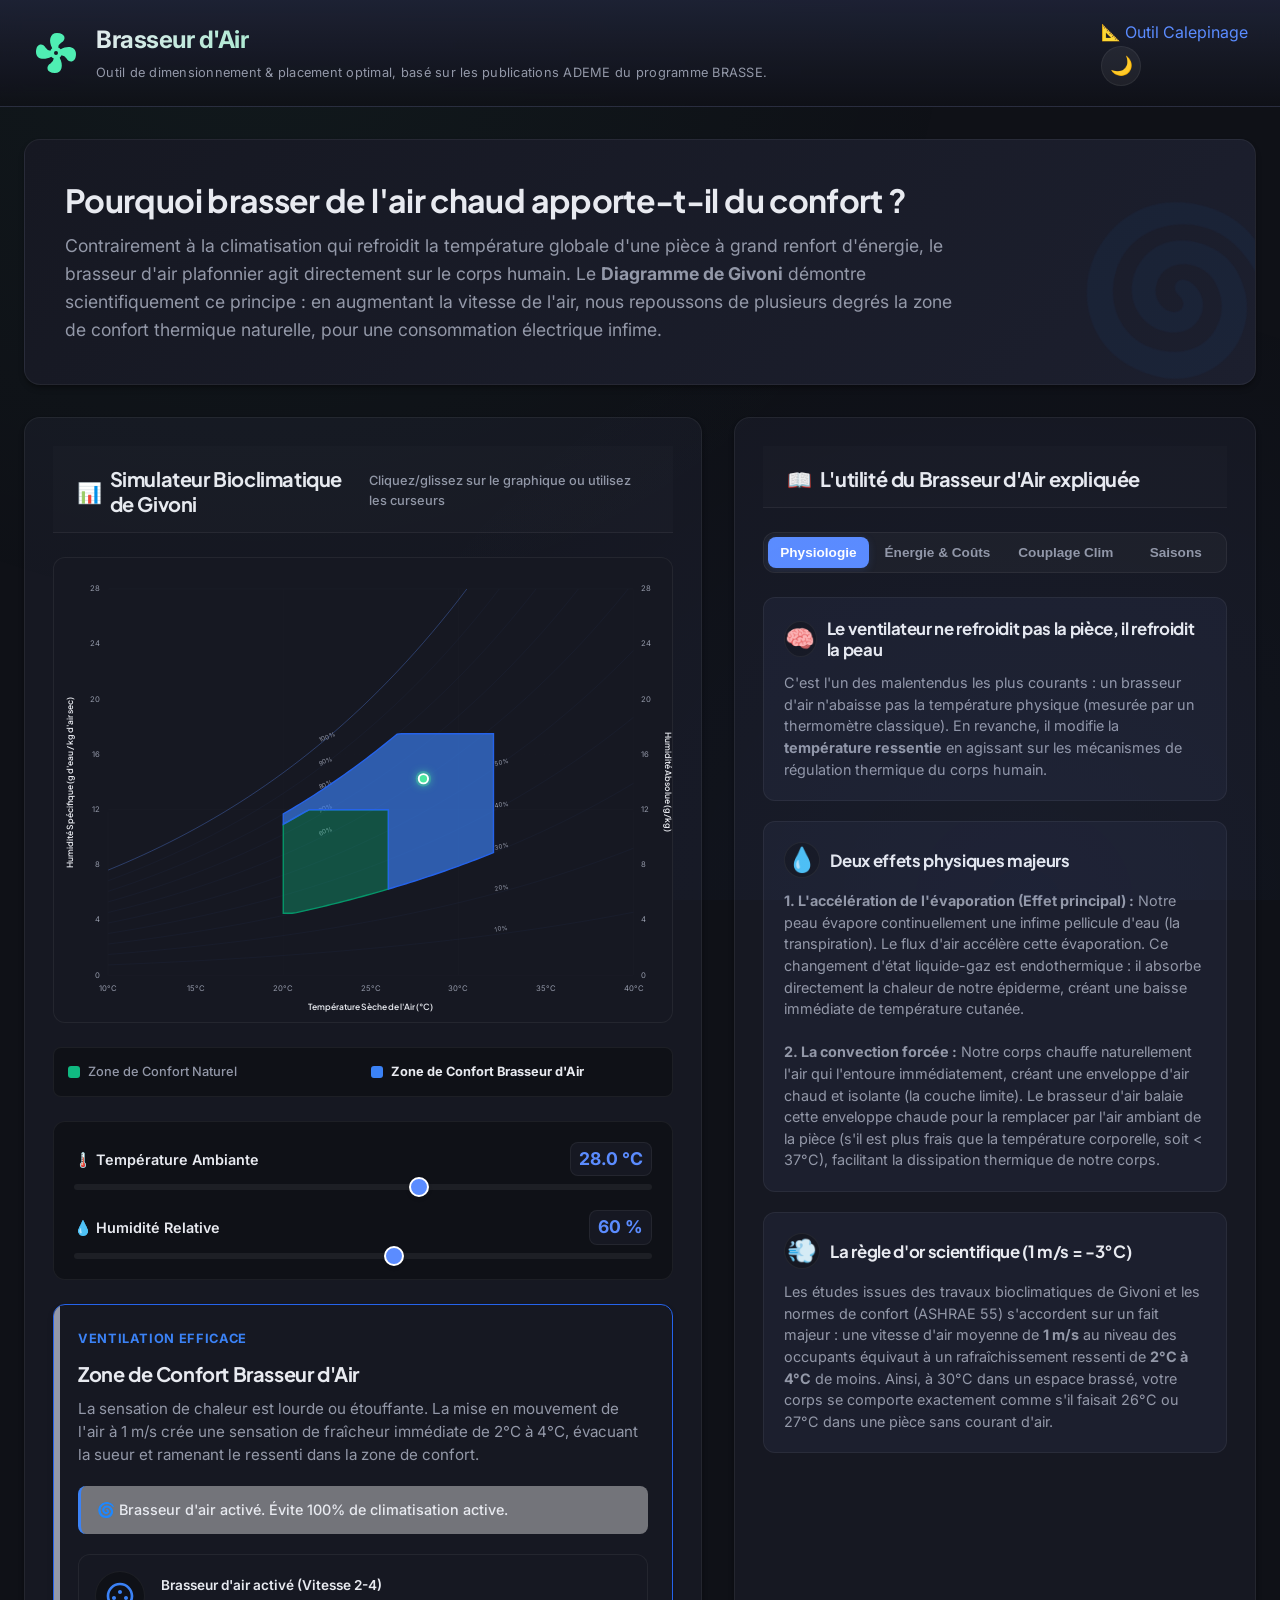
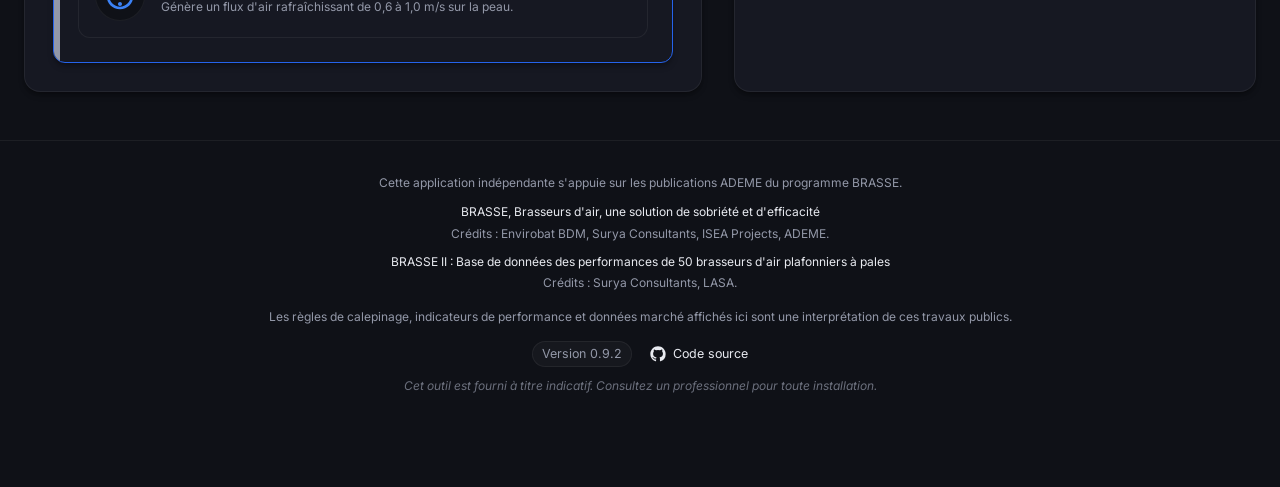
==== givoni.html @ 6a743a25 "Add files via upload" ====
<!DOCTYPE html>
<html lang="fr">
<head>
    <meta charset="UTF-8">
    <meta name="viewport" content="width=device-width, initial-scale=1.0">
    <title>Comprendre le brasseur d'air : Le Diagramme de Givoni</title>
    <meta name="description" content="Découvrez le diagramme bioclimatique de Givoni interactif. Comprenez comment le brasseur d'air plafonnier améliore le confort thermique de façon sobre et durable en été comme en hiver.">
    <link rel="preconnect" href="https://fonts.googleapis.com">
    <link rel="preconnect" href="https://fonts.gstatic.com" crossorigin>
    <link href="https://fonts.googleapis.com/css2?family=Plus+Jakarta+Sans:wght@300;400;500;600;700;800&family=Inter:wght@300;400;500;600;700&display=swap" rel="stylesheet">
    <link rel="stylesheet" href="styles.css">
    
    <style>
        /* Modern Premium Design System */
        :root {
            /* Map to styles.css Design Tokens */
            --bg-app: var(--bg-primary);
            --bg-panel: var(--bg-secondary);
            --bg-panel-hover: var(--bg-tertiary);
            --border-panel: var(--border);
            --text-main: var(--text-primary);
            --text-muted: var(--text-secondary);
            --text-light: var(--text-muted);
            --primary: var(--blue);
            --primary-glow: var(--blue-dim);
            --primary-light: var(--bg-tertiary);
            --accent-active: var(--accent);
            
            /* Givoni Comfort Zone Colors (Dark Theme) */
            --color-comfort: #10b981;
            --color-comfort-bg: var(--color-comfort);
            --color-comfort-border: #059669;
            
            --color-ventilation: #3b82f6;
            --color-ventilation-bg: var(--color-ventilation);
            --color-ventilation-border: #2563eb;
            
            --color-inertia: #fbbf24;
            --color-inertia-bg: rgba(251, 191, 36, 0.12);
            --color-inertia-border: rgba(251, 191, 36, 0.35);
            
            --color-evaporative: #a78bfa;
            --color-evaporative-bg: rgba(167, 139, 250, 0.1);
            --color-evaporative-border: rgba(167, 139, 250, 0.3);
            
            --color-heating: #94a3b8;
            --color-heating-bg: rgba(148, 163, 184, 0.1);
            --color-heating-border: rgba(148, 163, 184, 0.3);
            
            --color-climatisation: #f87171;
            --color-climatisation-bg: rgba(248, 113, 113, 0.1);
            --color-climatisation-border: rgba(248, 113, 113, 0.3);
            
            --card-shadow: 0 4px 6px -1px rgb(0 0 0 / 0.3), 0 2px 4px -2px rgb(0 0 0 / 0.3);
            --card-shadow-hover: 0 20px 25px -5px rgb(0 0 0 / 0.4), 0 8px 10px -6px rgb(0 0 0 / 0.4);
            --radius-lg: 16px;
            --radius-md: 12px;
            --radius-sm: 8px;
            
            --font-headings: 'Plus Jakarta Sans', sans-serif;
            --font-body: 'Inter', sans-serif;
            --transition-smooth: all 0.3s cubic-bezier(0.4, 0, 0.2, 1);
        }

        [data-theme="light"] {
            /* Givoni Comfort Zone Colors (Light Theme) */
            --color-comfort: #059669;
            --color-comfort-bg: var(--color-comfort);
            --color-comfort-border: #047857;
            
            --color-ventilation: #1d4ed8;
            --color-ventilation-bg: var(--color-ventilation);
            --color-ventilation-border: #1e40af;
            
            --color-inertia: #f59e0b;
            --color-inertia-bg: rgba(245, 158, 11, 0.15);
            --color-inertia-border: rgba(245, 158, 11, 0.4);
            
            --color-evaporative: #8b5cf6;
            --color-evaporative-bg: rgba(139, 92, 246, 0.12);
            --color-evaporative-border: rgba(139, 92, 246, 0.35);
            
            --color-heating: #64748b;
            --color-heating-bg: rgba(100, 116, 139, 0.12);
            --color-heating-border: rgba(100, 116, 139, 0.35);
            
            --color-climatisation: #ef4444;
            --color-climatisation-bg: rgba(239, 68, 68, 0.12);
            --color-climatisation-border: rgba(239, 68, 68, 0.35);
            
            --card-shadow: 0 4px 6px -1px rgb(0 0 0 / 0.05), 0 2px 4px -2px rgb(0 0 0 / 0.05), 0 0 0 1px rgb(0 0 0 / 0.02);
            --card-shadow-hover: 0 20px 25px -5px rgb(0 0 0 / 0.1), 0 8px 10px -6px rgb(0 0 0 / 0.1), 0 0 0 1px rgb(0 0 0 / 0.04);
        }

        /* Basic resets */
        * {
            margin: 0;
            padding: 0;
            box-sizing: border-box;
        }

        body {
            font-family: var(--font-body);
            background-color: var(--bg-app);
            color: var(--text-main);
            line-height: 1.6;
            transition: var(--transition-smooth);
            padding-bottom: 60px;
        }

        h2, h3, h4 {
            font-family: var(--font-headings);
            font-weight: 700;
            letter-spacing: -0.02em;
            line-height: 1.25;
        }

        a {
            color: var(--primary);
            text-decoration: none;
            transition: var(--transition-smooth);
        }
        a:hover {
            text-decoration: underline;
        }



        /* Container & Layout */
        .container {
            max-width: 1400px;
            margin: 2rem auto;
            padding: 0 1.5rem;
        }

        .intro-hero {
            margin-bottom: 2rem;
            background: linear-gradient(135deg, var(--bg-panel) 0%, var(--primary-light) 100%);
            border: 1px solid var(--border-panel);
            border-radius: var(--radius-lg);
            padding: 2.5rem;
            box-shadow: var(--card-shadow);
            position: relative;
            overflow: hidden;
        }

        .intro-hero h2 {
            font-size: 2rem;
            color: var(--text-main);
            margin-bottom: 0.75rem;
        }

        .intro-hero p {
            font-size: 1.1rem;
            color: var(--text-muted);
            max-width: 900px;
        }

        .intro-hero::after {
            content: "🌀";
            position: absolute;
            right: -20px;
            bottom: -30px;
            font-size: 10rem;
            opacity: 0.05;
            transform: rotate(15deg);
        }

        /* Main Workspace Grid */
        .workspace-grid {
            display: grid;
            grid-template-columns: 1.3fr 1fr;
            gap: 2rem;
            margin-bottom: 3rem;
        }

        @media (max-width: 1024px) {
            .workspace-grid {
                grid-template-columns: 1fr;
            }
        }

        /* Panel Container */
        .panel {
            background-color: var(--bg-panel);
            border: 1px solid var(--border-panel);
            border-radius: var(--radius-lg);
            box-shadow: var(--card-shadow);
            padding: 1.75rem;
            transition: var(--transition-smooth);
            display: flex;
            flex-direction: column;
            gap: 1.5rem;
        }

        .panel:hover {
            box-shadow: var(--card-shadow-hover);
        }

        .panel-header {
            display: flex;
            justify-content: space-between;
            align-items: center;
            border-bottom: 1px solid var(--border-panel);
            padding-bottom: 1rem;
        }

        .panel-header h3 {
            font-size: 1.25rem;
            display: flex;
            align-items: center;
            gap: 8px;
        }

        /* Psychrometric SVG styling */
        .chart-container {
            position: relative;
            width: 100%;
            background-color: var(--bg-panel);
            border-radius: var(--radius-md);
            overflow: hidden;
            border: 1px solid var(--border-panel);
        }

        .chart-svg {
            display: block;
            width: 100%;
            height: auto;
            user-select: none;
        }

        /* Dynamic classes inside SVG */
        .svg-grid-line {
            stroke: var(--border-panel);
            stroke-width: 0.5;
            stroke-dasharray: 2,4;
            opacity: 0.25; /* Very subtle grid */
        }
        
        .svg-grid-line-main {
            stroke: var(--border-panel);
            stroke-width: 0.8;
            opacity: 0.45; /* Soft axis grid lines */
        }

        .svg-rh-curve {
            fill: none;
            stroke: var(--primary);
            stroke-width: 0.5;
            opacity: 0.12; /* Subtle RH curves */
        }

        .svg-rh-curve-saturation {
            fill: none;
            stroke: var(--primary);
            stroke-width: 1.2;
            opacity: 0.35; /* Soft saturation curve */
        }

        .svg-chart-label {
            font-family: var(--font-body);
            font-size: 10px;
            fill: var(--text-muted);
        }

        .svg-chart-label-axis {
            font-family: var(--font-headings);
            font-weight: 600;
            font-size: 11px;
            fill: var(--text-main);
        }

        .svg-zone-polygon {
            stroke-width: 1.8;
            cursor: pointer;
            fill-opacity: 0.35; /* Highly visible default baseline */
            transition: var(--transition-smooth);
        }

        .svg-zone-polygon:hover {
            fill-opacity: 0.55;
            stroke-width: 2.8;
        }

        .svg-pointer {
            fill: var(--accent-active);
            stroke: #ffffff;
            stroke-width: 2.5;
            filter: drop-shadow(0 0 6px var(--accent-active));
            transition: cx 0.1s ease-out, cy 0.1s ease-out;
        }

        .svg-pointer-pulse {
            fill: var(--accent-active);
            opacity: 0.3;
            transition: cx 0.1s ease-out, cy 0.1s ease-out;
            animation: pulse-ring 2s infinite;
            transform-origin: center;
        }

        @keyframes pulse-ring {
            0% { r: 5px; opacity: 0.6; }
            100% { r: 18px; opacity: 0; }
        }

        /* SVG Tooltip */
        .svg-tooltip {
            position: absolute;
            background: rgba(15, 23, 42, 0.95);
            color: #ffffff;
            padding: 8px 12px;
            border-radius: var(--radius-sm);
            font-size: 0.75rem;
            pointer-events: none;
            display: none;
            z-index: 10;
            box-shadow: 0 10px 15px -3px rgba(0, 0, 0, 0.3);
            border: 1px solid rgba(255, 255, 255, 0.1);
        }

        /* Sliders Panel */
        .simulator-controls {
            background-color: var(--bg-app);
            padding: 1.25rem;
            border-radius: var(--radius-md);
            border: 1px solid var(--border-panel);
            display: flex;
            flex-direction: column;
            gap: 1.25rem;
        }

        .slider-group {
            display: flex;
            flex-direction: column;
            gap: 0.5rem;
        }

        .slider-label-row {
            display: flex;
            justify-content: space-between;
            align-items: center;
        }

        .slider-title {
            font-size: 0.9rem;
            font-weight: 600;
            display: flex;
            align-items: center;
            gap: 6px;
        }

        .slider-value {
            font-size: 1.1rem;
            font-weight: 700;
            color: var(--primary);
            background: var(--bg-panel);
            padding: 2px 8px;
            border-radius: var(--radius-sm);
            border: 1px solid var(--border-panel);
            min-width: 60px;
            text-align: center;
        }

        .slider-input {
            width: 100%;
            height: 6px;
            background: var(--border-panel);
            border-radius: 3px;
            outline: none;
            -webkit-appearance: none;
            cursor: pointer;
            transition: var(--transition-smooth);
        }

        .slider-input::-webkit-slider-thumb {
            -webkit-appearance: none;
            width: 20px;
            height: 20px;
            border-radius: 50%;
            background: var(--primary);
            border: 2px solid #ffffff;
            box-shadow: 0 2px 4px rgba(0, 0, 0, 0.1);
            transition: var(--transition-smooth);
        }

        .slider-input::-webkit-slider-thumb:hover {
            transform: scale(1.15);
            box-shadow: 0 0 10px var(--primary-glow);
        }

        .slider-input:focus::-webkit-slider-thumb {
            background: var(--accent-active);
        }

        /* Dynamic Diagnostics Card */
        .diagnostic-card {
            border-radius: var(--radius-md);
            padding: 1.5rem;
            border: 1px solid var(--border-panel);
            position: relative;
            overflow: hidden;
            display: flex;
            flex-direction: column;
            gap: 0.75rem;
            transition: var(--transition-smooth);
        }

        .diagnostic-card::before {
            content: "";
            position: absolute;
            left: 0;
            top: 0;
            bottom: 0;
            width: 6px;
            background-color: var(--text-light);
        }

        .diagnostic-status {
            font-size: 0.8rem;
            font-weight: 700;
            text-transform: uppercase;
            letter-spacing: 0.05em;
            color: var(--text-muted);
        }

        .diagnostic-title {
            font-size: 1.25rem;
            font-weight: 700;
            color: var(--text-main);
        }

        .diagnostic-description {
            font-size: 0.95rem;
            color: var(--text-muted);
            line-height: 1.5;
        }

        .diagnostic-action-box {
            margin-top: 0.5rem;
            background-color: rgba(255, 255, 255, 0.4);
            border-radius: var(--radius-sm);
            padding: 0.75rem 1rem;
            border-left: 3px solid var(--primary);
            font-size: 0.9rem;
            color: var(--text-main);
            font-weight: 500;
        }
        
        [data-theme="dark"] .diagnostic-action-box {
            background-color: rgba(0, 0, 0, 0.2);
        }

        /* Interactive Fan Simulation */
        .fan-sim-container {
            display: flex;
            align-items: center;
            gap: 1rem;
            background: var(--bg-panel);
            border: 1px solid var(--border-panel);
            border-radius: var(--radius-md);
            padding: 1rem;
            margin-top: 0.5rem;
        }

        .fan-icon-wrapper {
            position: relative;
            width: 50px;
            height: 50px;
            display: flex;
            align-items: center;
            justify-content: center;
            background: var(--bg-app);
            border-radius: 50%;
            border: 1px solid var(--border-panel);
        }

        .fan-icon-svg {
            width: 32px;
            height: 32px;
            fill: var(--text-muted);
            transform-origin: center;
        }

        /* Fan spin speeds */
        .fan-spin-off {
            animation: none;
        }
        .fan-spin-slow {
            animation: spin 3s linear infinite;
        }
        .fan-spin-medium {
            animation: spin 1.2s linear infinite;
        }
        .fan-spin-fast {
            animation: spin 0.4s linear infinite;
        }

        @keyframes spin {
            0% { transform: rotate(0deg); }
            100% { transform: rotate(360deg); }
        }

        .fan-sim-text {
            display: flex;
            flex-direction: column;
        }

        .fan-sim-label {
            font-size: 0.85rem;
            font-weight: 600;
            color: var(--text-main);
        }

        .fan-sim-value {
            font-size: 0.75rem;
            color: var(--text-muted);
        }

        /* Explanatory Content Panel */
        .info-panel {
            display: flex;
            flex-direction: column;
            gap: 1.5rem;
        }

        .nav-tabs {
            display: flex;
            background-color: rgba(255, 255, 255, 0.03);
            padding: 4px;
            border-radius: var(--radius-md);
            border: 1px solid var(--border-panel);
            gap: 4px;
            overflow-x: auto;
            scrollbar-width: none; /* Hide scrollbar for Firefox */
        }
        
        [data-theme="light"] .nav-tabs {
            background-color: rgba(0, 0, 0, 0.02);
        }
        
        .nav-tabs::-webkit-scrollbar {
            display: none; /* Hide scrollbar for Chrome/Safari/Opera */
        }

        .tab-btn {
            flex: 1;
            padding: 8px 12px;
            font-size: 0.85rem;
            font-weight: 600;
            color: var(--text-muted);
            background: none;
            border: none;
            border-radius: var(--radius-sm);
            cursor: pointer;
            white-space: nowrap;
            transition: var(--transition-smooth);
            text-align: center;
        }

        .tab-btn:hover {
            color: var(--text-main);
            background-color: rgba(255, 255, 255, 0.04);
        }
        
        [data-theme="light"] .tab-btn:hover {
            background-color: rgba(0, 0, 0, 0.03);
        }

        .tab-btn.active {
            color: #ffffff !important;
            background-color: var(--primary);
            box-shadow: 0 2px 8px var(--primary-glow);
        }

        .tab-content {
            display: none;
            animation: fadeIn 0.4s ease;
        }

        .tab-content.active {
            display: block;
        }

        @keyframes fadeIn {
            from { opacity: 0; transform: translateY(6px); }
            to { opacity: 1; transform: translateY(0); }
        }

        /* Educational card list */
        .edu-section {
            display: flex;
            flex-direction: column;
            gap: 1.25rem;
        }

        .edu-card {
            border: 1px solid var(--border-panel);
            border-radius: var(--radius-md);
            padding: 1.25rem;
            background-color: var(--bg-panel-hover);
            transition: var(--transition-smooth);
        }

        .edu-card:hover {
            transform: translateX(4px);
            border-color: var(--text-light);
        }

        .edu-card-header {
            display: flex;
            align-items: center;
            gap: 10px;
            margin-bottom: 0.75rem;
        }

        .edu-card-icon {
            font-size: 1.5rem;
            width: 36px;
            height: 36px;
            display: flex;
            align-items: center;
            justify-content: center;
            background: var(--bg-panel);
            border-radius: 50%;
            border: 1px solid var(--border-panel);
        }

        .edu-card h4 {
            font-size: 1.05rem;
            color: var(--text-main);
        }

        .edu-card p {
            font-size: 0.9rem;
            color: var(--text-muted);
            line-height: 1.5;
        }

        /* Key numbers / statistics */
        .stats-grid {
            display: grid;
            grid-template-columns: 1fr 1fr;
            gap: 1rem;
            margin-top: 1rem;
        }

        .stat-item {
            background-color: var(--bg-panel);
            border: 1px solid var(--border-panel);
            border-radius: var(--radius-sm);
            padding: 1rem;
            text-align: center;
        }

        .stat-number {
            font-family: var(--font-headings);
            font-size: 1.75rem;
            font-weight: 800;
            color: var(--primary);
            line-height: 1.1;
        }

        .stat-label {
            font-size: 0.75rem;
            color: var(--text-muted);
            margin-top: 4px;
            font-weight: 500;
        }

        /* Accordion style comparison table */
        .comparison-table {
            width: 100%;
            border-collapse: collapse;
            font-size: 0.9rem;
            margin-top: 1rem;
        }

        .comparison-table th, .comparison-table td {
            padding: 10px 12px;
            border-bottom: 1px solid var(--border-panel);
            text-align: left;
        }

        .comparison-table th {
            font-weight: 600;
            color: var(--text-main);
            background-color: var(--bg-panel-hover);
        }

        .comparison-table td {
            color: var(--text-muted);
        }

        .comparison-table tr:hover td {
            color: var(--text-main);
            background-color: rgba(255, 255, 255, 0.2);
        }

        /* Legend */
        .legend-grid {
            display: grid;
            grid-template-columns: 1fr 1fr;
            gap: 8px;
            font-size: 0.8rem;
            background: var(--bg-app);
            padding: 10px;
            border-radius: var(--radius-sm);
            border: 1px solid var(--border-panel);
        }

        .legend-item {
            display: flex;
            align-items: center;
            gap: 8px;
            cursor: pointer;
            padding: 4px;
            border-radius: 4px;
            transition: var(--transition-smooth);
        }

        .legend-item:hover {
            background: var(--bg-panel);
        }

        .legend-color {
            width: 12px;
            height: 12px;
            border-radius: 3px;
        }
        
        .legend-text {
            color: var(--text-muted);
            font-weight: 500;
        }

        .legend-item.active .legend-text {
            color: var(--text-main);
            font-weight: 700;
        }

        /* Footer */
        .footer-banner {
            text-align: center;
            margin-top: 4rem;
            padding-top: 2rem;
            border-top: 1px solid var(--border-panel);
            color: var(--text-light);
            font-size: 0.8rem;
        }

        .footer-banner p {
            margin-bottom: 4px;
        }

        /* Responsive adjustments */
        @media (max-width: 600px) {
            .container {
                margin: 1rem auto;
                padding: 0 1rem;
            }
            .intro-hero {
                padding: 1.5rem;
            }
            .intro-hero h2 {
                font-size: 1.5rem;
            }
            .stats-grid {
                grid-template-columns: 1fr;
            }
            .legend-grid {
                grid-template-columns: 1fr;
            }
        }
    </style>
</head>
<body>

    <!-- Header -->
    <header id="app-header">
        <div class="header-content">
            <div class="logo-area">
                <div class="logo-icon">
                    <img src="fan.svg" alt="Brasseur d'air" width="48" height="48">
                </div>
                <div>
                    <h1>Brasseur d'Air</h1>
                    <a href="#app-footer" class="subtitle subtitle-link">Outil de dimensionnement &amp; placement optimal, basé sur les publications ADEME du programme BRASSE.</a>
                </div>
            </div>
            <div class="header-controls">
                <a href="index.html" class="header-btn" title="Retourner à l'outil de calepinage">
                    <span>📐</span> Outil Calepinage
                </a>
                <button id="theme-toggle" class="theme-toggle" type="button" aria-label="Basculer le thème clair / sombre" title="Changer de thème">
                    <span class="theme-icon">🌙</span>
                </button>
            </div>
        </div>
    </header>

    <div class="container">
        
        <!-- Hero Introduction -->
        <section class="intro-hero">
            <h2>Pourquoi brasser de l'air chaud apporte-t-il du confort ?</h2>
            <p>
                Contrairement à la climatisation qui refroidit la température globale d'une pièce à grand renfort d'énergie, le brasseur d'air plafonnier agit directement sur le corps humain. 
                Le <strong>Diagramme de Givoni</strong> démontre scientifiquement ce principe : en augmentant la vitesse de l'air, nous repoussons de plusieurs degrés la zone de confort thermique naturelle, pour une consommation électrique infime.
            </p>
        </section>

        <!-- Main workspace grid: Chart & controls vs Explanations -->
        <div class="workspace-grid">
            
            <!-- Left panel: Interactive Simulator -->
            <section class="panel">
                <div class="panel-header">
                    <h3><span>📊</span> Simulateur Bioclimatique de Givoni</h3>
                    <span style="font-size: 0.8rem; color: var(--text-light); font-weight: 500;">
                        Cliquez/glissez sur le graphique ou utilisez les curseurs
                    </span>
                </div>

                <!-- Interactive SVG Chart -->
                <div class="chart-container" id="chart-card">
                    <svg class="chart-svg" viewBox="0 0 800 600" id="givoni-svg">
                        <!-- Definitions (Filters & Clips) -->
                        <defs>
                            <!-- Grids clip path -->
                            <clipPath id="plot-area-clip">
                                <rect x="70" y="40" width="680" height="500" />
                            </clipPath>
                            
                            <!-- Soft glow for active point -->
                            <filter id="glow-effect" x="-20%" y="-20%" width="140%" height="140%">
                                <feGaussianBlur stdDeviation="3" result="blur" />
                                <feComposite in="SourceGraphic" in2="blur" operator="over" />
                            </filter>
                        </defs>

                        <!-- Plot Area Background -->
                        <rect x="70" y="40" width="680" height="500" fill="var(--bg-panel)" />

                        <!-- Grid Lines Group -->
                        <g id="grid-group" clip-path="url(#plot-area-clip)">
                            <!-- Dynamic grid lines will be generated here -->
                        </g>

                        <!-- Relative Humidity Curves Group -->
                        <g id="rh-curves-group" clip-path="url(#plot-area-clip)"></g>

                        <!-- Dynamic Zones (polygons) will be rendered inside this group -->
                        <g id="zones-group" clip-path="url(#plot-area-clip)"></g>

                        <!-- Outer Axis Borders -->
                        <line x1="70" y1="40" x2="70" y2="540" class="svg-grid-line-main" />
                        <line x1="70" y1="540" x2="750" y2="540" class="svg-grid-line-main" />
                        <line x1="750" y1="40" x2="750" y2="540" class="svg-grid-line-main" />
                        <line x1="70" y1="40" x2="750" y2="40" class="svg-grid-line-main" />

                        <!-- Static X-Axis Labels (Temperature) -->
                        <g id="x-axis-labels"></g>
                        <text x="410" y="585" text-anchor="middle" class="svg-chart-label-axis">Température Sèche de l'Air (°C)</text>

                        <!-- Static Y-Axis Labels (Specific Humidity) -->
                        <g id="y-axis-labels"></g>
                        <!-- Left Y-Axis title -->
                        <text x="25" y="290" transform="rotate(-90, 25, 290)" text-anchor="middle" class="svg-chart-label-axis">Humidité Spécifique (g d'eau / kg d'air sec)</text>
                        <!-- Right Y-Axis title -->
                        <text x="790" y="290" transform="rotate(90, 790, 290)" text-anchor="middle" class="svg-chart-label-axis">Humidité Absolue (g/kg)</text>

                        <!-- Active Climate Point Indicator -->
                        <g clip-path="url(#plot-area-clip)">
                            <circle id="pulse-ring" cx="300" cy="300" r="10" class="svg-pointer-pulse" />
                            <circle id="active-pointer" cx="300" cy="300" r="6" class="svg-pointer" filter="url(#glow-effect)" />
                        </g>
                    </svg>
                    <!-- Floating tooltip on SVG -->
                    <div class="svg-tooltip" id="chart-tooltip">30°C, 50% HR</div>
                </div>

                <!-- Legend -->
                <div class="legend-grid" id="chart-legend">
                    <!-- Dynamic legend items -->
                </div>

                <!-- Sliders for control -->
                <div class="simulator-controls">
                    <!-- Temperature slider -->
                    <div class="slider-group">
                        <div class="slider-label-row">
                            <span class="slider-title">🌡️ Température Ambiante</span>
                            <span class="slider-value" id="temp-val">28,0 °C</span>
                        </div>
                        <input type="range" id="temp-slider" class="slider-input" min="10" max="40" step="0.1" value="28">
                    </div>

                    <!-- Humidity slider -->
                    <div class="slider-group">
                        <div class="slider-label-row">
                            <span class="slider-title">💧 Humidité Relative</span>
                            <span class="slider-value" id="hum-val">60 %</span>
                        </div>
                        <input type="range" id="hum-slider" class="slider-input" min="10" max="100" step="1" value="60">
                    </div>
                </div>

                <!-- Dynamic Diagnostic Card -->
                <div class="diagnostic-card" id="diag-card">
                    <span class="diagnostic-status" id="diag-status">Analyse en cours...</span>
                    <h4 class="diagnostic-title" id="diag-title">Confort Thermique de Base</h4>
                    <p class="diagnostic-description" id="diag-desc">Déterminez le confort en modifiant la température et l'humidité.</p>
                    <div class="diagnostic-action-box" id="diag-action">Recommandation passive.</div>
                    
                    <!-- Fan speed visualization -->
                    <div class="fan-sim-container" id="fan-sim">
                        <div class="fan-icon-wrapper">
                            <svg class="fan-icon-svg fan-spin-off" id="sim-fan-icon" viewBox="0 0 24 24">
                                <path d="M12 2C6.48 2 2 6.48 2 12s4.48 10 10 10 10-4.48 10-10S17.52 2 12 2zm0 18c-4.41 0-8-3.59-8-8s3.59-8 8-8 8 3.59 8 8-3.59 8-8 8zm0-12.5c.83 0 1.5.67 1.5 1.5s-.67 1.5-1.5 1.5-1.5-.67-1.5-1.5.67-1.5 1.5-1.5zm0 9c.83 0 1.5.67 1.5 1.5s-.67 1.5-1.5 1.5-1.5-.67-1.5-1.5.67-1.5 1.5-1.5zm-4.5-4.5c.83 0 1.5.67 1.5 1.5s-.67 1.5-1.5 1.5-1.5-.67-1.5-1.5.67-1.5 1.5-1.5zm9 0c.83 0 1.5.67 1.5 1.5s-.67 1.5-1.5 1.5-1.5-.67-1.5-1.5.67-1.5 1.5-1.5z"/>
                            </svg>
                        </div>
                        <div class="fan-sim-text">
                            <span class="fan-sim-label" id="fan-sim-state">Brasseur d'air arrêté</span>
                            <span class="fan-sim-value" id="fan-sim-effect">Aucun effet de rafraîchissement nécessaire</span>
                        </div>
                    </div>
                </div>
            </section>
            
            <!-- Right panel: Interactive Explanations and documentation -->
            <section class="panel info-panel">
                <div class="panel-header">
                    <h3><span>📖</span> L'utilité du Brasseur d'Air expliquée</h3>
                </div>

                <!-- Documentation Tabs Navigation -->
                <nav class="nav-tabs">
                    <button class="tab-btn active" onclick="switchTab(this, 'tab-physio')">Physiologie</button>
                    <button class="tab-btn" onclick="switchTab(this, 'tab-energy')">Énergie &amp; Coûts</button>
                    <button class="tab-btn" onclick="switchTab(this, 'tab-couplage')">Couplage Clim</button>
                    <button class="tab-btn" onclick="switchTab(this, 'tab-saisons')">Saisons</button>
                </nav>

                <!-- Tab 1: Physiologie -->
                <div id="tab-physio" class="tab-content active">
                    <div class="edu-section">
                        <div class="edu-card">
                            <div class="edu-card-header">
                                <span class="edu-card-icon">🧠</span>
                                <h4>Le ventilateur ne refroidit pas la pièce, il refroidit la peau</h4>
                            </div>
                            <p>
                                C'est l'un des malentendus les plus courants : un brasseur d'air n'abaisse pas la température physique (mesurée par un thermomètre classique). En revanche, il modifie la <strong>température ressentie</strong> en agissant sur les mécanismes de régulation thermique du corps humain.
                            </p>
                        </div>

                        <div class="edu-card">
                            <div class="edu-card-header">
                                <span class="edu-card-icon">💧</span>
                                <h4>Deux effets physiques majeurs</h4>
                            </div>
                            <p>
                                <strong>1. L'accélération de l'évaporation (Effet principal) :</strong> Notre peau évapore continuellement une infime pellicule d'eau (la transpiration). Le flux d'air accélère cette évaporation. Ce changement d'état liquide-gaz est endothermique : il absorbe directement la chaleur de notre épiderme, créant une baisse immédiate de température cutanée.<br><br>
                                <strong>2. La convection forcée :</strong> Notre corps chauffe naturellement l'air qui l'entoure immédiatement, créant une enveloppe d'air chaud et isolante (la couche limite). Le brasseur d'air balaie cette enveloppe chaude pour la remplacer par l'air ambiant de la pièce (s'il est plus frais que la température corporelle, soit < 37°C), facilitant la dissipation thermique de notre corps.
                            </p>
                        </div>

                        <div class="edu-card">
                            <div class="edu-card-header">
                                <span class="edu-card-icon">💨</span>
                                <h4>La règle d'or scientifique (1 m/s = -3°C)</h4>
                            </div>
                            <p>
                                Les études issues des travaux bioclimatiques de Givoni et les normes de confort (ASHRAE 55) s'accordent sur un fait majeur : une vitesse d'air moyenne de <strong>1 m/s</strong> au niveau des occupants équivaut à un rafraîchissement ressenti de <strong>2°C à 4°C</strong> de moins. 
                                Ainsi, à 30°C dans un espace brassé, votre corps se comporte exactement comme s'il faisait 26°C ou 27°C dans une pièce sans courant d'air.
                            </p>
                        </div>
                    </div>
                </div>

                <!-- Tab 2: Énergie & Coûts -->
                <div id="tab-energy" class="tab-content">
                    <div class="edu-section">
                        <div class="edu-card">
                            <div class="edu-card-header">
                                <span class="edu-card-icon">⚡</span>
                                <h4>L'incroyable efficacité énergétique du mouvement</h4>
                            </div>
                            <p>
                                Sur le plan thermodynamique, modifier la température globale de milliers de mètres cubes d'air demande une quantité faramineuse d'énergie (utilisation d'un compresseur et cycle de réfrigération). Mettre en mouvement ce même volume pour refroidir uniquement les corps est infiniment plus sobre.
                            </p>
                            <div class="stats-grid">
                                <div class="stat-item">
                                    <div class="stat-number">15x à 40x</div>
                                    <div class="stat-label">Moins d'énergie qu'une clim</div>
                                </div>
                                <div class="stat-item">
                                    <div class="stat-number">15 à 35 W</div>
                                    <div class="stat-label">Puissance type d'un BAP</div>
                                </div>
                            </div>
                        </div>

                        <div class="edu-card">
                            <div class="edu-card-header">
                                <span class="edu-card-icon">💰</span>
                                <h4>Comparatif direct de consommation (Données ADEME)</h4>
                            </div>
                            <table class="comparison-table">
                                <thead>
                                    <tr>
                                        <th>Critère</th>
                                        <th>Climatiseur (Chambre 12m²)</th>
                                        <th>Brasseur d'Air Plafonnier</th>
                                    </tr>
                                </thead>
                                <tbody>
                                    <tr>
                                        <td>Puissance électrique</td>
                                        <td>1 000 W à 2 000 W</td>
                                        <td><strong>15 W à 35 W</strong> (Moteur DC)</td>
                                    </tr>
                                    <tr>
                                        <td>Consommation typique</td>
                                        <td>500 kWh / an</td>
                                        <td><strong>15 à 36 kWh / an</strong> (7% de la clim !)</td>
                                    </tr>
                                    <tr>
                                        <td>Coût de fonctionnement</td>
                                        <td>~120 € à 150 € / an</td>
                                        <td><strong>~3 € à 8 € / an</strong></td>
                                    </tr>
                                    <tr>
                                        <td>Impact carbone</td>
                                        <td>Élevé (fluides frigorigènes + élec)</td>
                                        <td><strong>Négligeable</strong> (pas de fluides)</td>
                                    </tr>
                                </tbody>
                            </table>
                        </div>
                    </div>
                </div>

                <!-- Tab 3: Couplage Clim -->
                <div id="tab-couplage" class="tab-content">
                    <div class="edu-section">
                        <div class="edu-card">
                            <div class="edu-card-header">
                                <span class="edu-card-icon">🤝</span>
                                <h4>Climatisation + Brasseur : L'alliance thermodynamique gagnante</h4>
                            </div>
                            <p>
                                Dans les zones tropicales humides ou pendant les canicules extrêmes, la ventilation seule peut ne pas suffire pour atteindre la zone de confort. La solution idéale n'est pas d'allumer la clim à fond, mais d'adopter un <strong>fonctionnement couplé</strong>.
                            </p>
                        </div>

                        <div class="edu-card">
                            <div class="edu-card-header">
                                <span class="edu-card-icon">📈</span>
                                <h4>Remonter la consigne pour diviser les factures</h4>
                            </div>
                            <p>
                                En faisant fonctionner simultanément un brasseur d'air plafonnier, la sensation de fraîcheur de 2°C à 3°C vous permet de régler le thermostat de votre climatisation à <strong>27°C au lieu de 25°C</strong> (ou 28°C au lieu de 26°C).<br><br>
                                En physique des bâtiments, <strong>chaque degré supplémentaire sur la consigne de climatisation réduit la consommation d'énergie de 7% à 10%</strong>.
                            </p>
                        </div>

                        <div class="edu-card">
                            <div class="edu-card-header">
                                <span class="edu-card-icon">🎯</span>
                                <h4>Résultats des Simulations Dynamiques (ADEME - BRASSE)</h4>
                                <span style="font-size: 0.8rem; color: var(--text-light); font-weight: 500;">Études sur Pointe-à-Pitre (Guadeloupe)</span>
                            </div>
                            <p>
                                Des simulations thermiques dynamiques (STD) réalisées dans le cadre du programme public BRASSE ont prouvé l'efficacité de ce couplage :
                            </p>
                            <ul style="margin-left: 1.5rem; margin-top: 0.5rem; font-size: 0.9rem; color: var(--text-muted); display:flex; flex-direction:column; gap:6px;">
                                <li><strong>Cas N°1 (Chambre) :</strong> Le couplage (clim réglée à 27°C + BAP) réduit la facture annuelle de climatisation de <strong>27%</strong> par rapport à une clim seule réglée à 25°C. La consommation du brasseur ne pèse que 7% du total.</li>
                                <li><strong>Cas N°2 (Bureau tertiaire) :</strong> La consigne relevée à 27°C avec le brasseur d'air génère <strong>20% d'économies d'énergie</strong> sur l'année. Le brasseur d'air ne représente que 4% des consommations du bureau.</li>
                            </ul>
                        </div>
                    </div>
                </div>

                <!-- Tab 4: Saisons (Été/Hiver) -->
                <div id="tab-saisons" class="tab-content">
                    <div class="edu-section">
                        <div class="edu-card">
                            <div class="edu-card-header">
                                <span class="edu-card-icon">☀️</span>
                                <h4>Le mode été : Confort direct par flux vertical</h4>
                            </div>
                            <p>
                                En été (ou en climat tropical permanent), le ventilateur tourne dans le sens horaire direct pour propulser l'air du haut vers le bas. Ce flux d'air vertical vient directement balayer la peau des occupants présents dans le cône de soufflage, maximisant le rafraîchissement par évaporation de la sueur.
                            </p>
                        </div>

                        <div class="edu-card">
                            <div class="edu-card-header">
                                <span class="edu-card-icon">❄️</span>
                                <h4>Le mode hiver : La déstratification thermique</h4>
                            </div>
                            <p>
                                C'est une loi physique incontournable : l'air chaud (plus léger) monte par convection naturelle et s'accumule sous le plafond. Dans une pièce haute de plafond, l'écart de température peut atteindre 5°C à 10°C entre le sol et le plafond (gaspillage d'énergie massif !).<br><br>
                                En hiver, le brasseur d'air est utilisé pour la <strong>déstratification</strong> :
                            </p>
                            <ul style="margin-left: 1.5rem; margin-top: 0.5rem; font-size: 0.9rem; color: var(--text-muted); display:flex; flex-direction:column; gap:6px;">
                                <li>Il tourne généralement en <strong>mode inverse (anti-horaire)</strong> à basse vitesse pour propulser l'air doux vers le plafond.</li>
                                <li>L'air s'étale sur le plafond et redescend doucement le long des murs sans générer de courant d'air direct froid sur les personnes.</li>
                                <li>Cela homogénéise la chaleur dans toute la pièce, augmentant le confort au niveau du sol et réduisant les besoins de chauffage de l'ordre de <strong>5% à 10%</strong>.</li>
                            </ul>
                        </div>
                    </div>
                </div>
            </section>
        </div>
    </div>

    <!-- Footer -->
    <footer id="app-footer">
        <p class="footer-intro">Cette application indépendante s'appuie sur les publications ADEME du programme BRASSE.</p>
        <ul class="footer-sources">
            <li>
                <a href="https://librairie.ademe.fr/energies/6791-brasse.html" target="_blank" rel="noopener noreferrer">BRASSE, Brasseurs d'air, une solution de sobriété et d'efficacité</a>
                <span>Crédits : Envirobat BDM, Surya Consultants, ISEA Projects, ADEME.</span>
            </li>
            <li>
                <a href="https://librairie.ademe.fr/batiment/9035-brasse-ii-base-de-donnees-des-performances-de-50-brasseurs-d-air-plafonniers-a-pales.html" target="_blank" rel="noopener noreferrer">BRASSE II : Base de données des performances de 50 brasseurs d'air plafonniers à pales</a>
                <span>Crédits : Surya Consultants, LASA.</span>
            </li>
        </ul>
        <p>Les règles de calepinage, indicateurs de performance et données marché affichés ici sont une interprétation de ces travaux publics.</p>
        <div class="footer-project-links">
            <span class="footer-version">Version 0.9.2</span>
            <a class="footer-github-link" href="https://github.com/guilamu/brasseur-dair" target="_blank" rel="noopener noreferrer" aria-label="Accéder au code source sur GitHub">
                <svg viewBox="0 0 24 24" aria-hidden="true" focusable="false">
                    <path d="M12 .5C5.65.5.5 5.65.5 12c0 5.09 3.29 9.4 7.86 10.92.58.11.79-.25.79-.56 0-.28-.01-1.19-.02-2.15-3.2.7-3.88-1.36-3.88-1.36-.53-1.33-1.28-1.68-1.28-1.68-1.05-.72.08-.71.08-.71 1.16.08 1.78 1.2 1.78 1.2 1.03 1.76 2.69 1.25 3.35.95.1-.75.4-1.25.73-1.54-2.56-.29-5.26-1.28-5.26-5.72 0-1.27.45-2.3 1.19-3.11-.12-.29-.52-1.47.11-3.06 0 0 .97-.31 3.19 1.19a11.1 11.1 0 0 1 5.81 0c2.22-1.5 3.19-1.19 3.19-1.19.63 1.59.23 2.77.11 3.06.74.81 1.19 1.84 1.19 3.11 0 4.45-2.71 5.42-5.29 5.71.42.36.79 1.06.79 2.14 0 1.55-.01 2.79-.01 3.17 0 .31.21.68.8.56A11.5 11.5 0 0 0 23.5 12C23.5 5.65 18.35.5 12 .5Z"/>
                </svg>
                <span>Code source</span>
            </a>
        </div>
        <p class="disclaimer">Cet outil est fourni à titre indicatif. Consultez un professionnel pour toute installation.</p>
    </footer>

    <!-- Logic / Math & Interaction script -->
    <script>
        // Setup state variables
        let activeTemp = 28.0;
        let activeHum = 60;
        let activeTheme = 'light';

        // Psychrometric scale settings
        const T_MIN = 10;
        const T_MAX = 40;
        const X_MIN = 0;
        const X_MAX = 28; // g/kg dry air
        
        // SVG dimensions
        const svgW = 800;
        const svgH = 600;
        const mLeft = 70;
        const mRight = 50;
        const mTop = 40;
        const mBottom = 60;
        
        const graphW = svgW - mLeft - mRight;
        const graphH = svgH - mTop - mBottom;

        // Coordinate projection functions
        function toSvgX(T) {
            return mLeft + ((T - T_MIN) / (T_MAX - T_MIN)) * graphW;
        }

        function toSvgY(xVal) {
            return svgH - mBottom - ((xVal - X_MIN) / (X_MAX - X_MIN)) * graphH;
        }

        function fromSvgX(svgX) {
            return T_MIN + ((svgX - mLeft) / graphW) * (T_MAX - T_MIN);
        }

        function fromSvgY(svgY) {
            return X_MIN + ((svgH - mBottom - svgY) / graphH) * (X_MAX - X_MIN);
        }

        // Thermodynamic equations for moist air
        // Saturation vapor pressure pSat in hPa (Arden Buck formula)
        function calcPSat(T) {
            return 6.1121 * Math.exp((17.67 * T) / (T + 243.5));
        }

        // Specific humidity x in g/kg given Temperature and Relative Humidity
        function calcX(T, rh) {
            const pSat = calcPSat(T);
            const pV = (rh / 100) * pSat;
            const pAtm = 1013.25; // standard pressure
            return 621.97 * (pV / (pAtm - pV));
        }

        // Relative humidity given Temperature and Specific humidity
        function calcRH(T, x) {
            const pAtm = 1013.25;
            const pV = (x * pAtm) / (621.97 + x);
            const pSat = calcPSat(T);
            const rh = (pV / pSat) * 100;
            return Math.min(100, Math.max(0, rh));
        }

        // Givoni comfort & strategy zones definition
        const givoniZones = [
            {
                id: 'comfort',
                name: 'Zone de Confort Naturel',
                color: 'var(--color-comfort)',
                bgColor: 'var(--color-comfort-bg)',
                borderColor: 'var(--color-comfort-border)',
                statusText: 'Confort optimal',
                desc: 'Température et humidité idéales. Le métabolisme régule la chaleur corporelle sans assistance active. Profitez de ce confort passif.',
                action: '✅ Conditions parfaites. Aucun traitement thermique requis.',
                fanSpeed: 'off',
                fanLabel: 'Brasseur d\'air arrêté',
                fanDesc: 'Aucune ventilation nécessaire pour le confort thermique.',
                // Base comfort coordinates limits
                tMin: 20, tMax: 26, rhMin: 30, rhMax: 75, xMin: 4.5, xMax: 12
            },
            {
                id: 'ventilation',
                name: 'Zone de Confort Brasseur d\'Air',
                color: 'var(--color-ventilation)',
                bgColor: 'var(--color-ventilation-bg)',
                borderColor: 'var(--color-ventilation-border)',
                statusText: 'Ventilation efficace',
                desc: 'La sensation de chaleur est lourde ou étouffante. La mise en mouvement de l\'air à 1 m/s crée une sensation de fraîcheur immédiate de 2°C à 4°C, évacuant la sueur et ramenant le ressenti dans la zone de confort.',
                action: '🌀 Brasseur d\'air activé. Évite 100% de climatisation active.',
                fanSpeed: 'medium',
                fanLabel: 'Brasseur d\'air activé (Vitesse 2-4)',
                fanDesc: 'Génère un flux d\'air rafraîchissant de 0,6 à 1,0 m/s sur la peau.',
                tMin: 20, tMax: 32, rhMin: 30, rhMax: 80, xMin: 4.5, xMax: 17.5
            },
            {
                id: 'inertia',
                name: 'Inertie & Ventilation Nocturne',
                color: 'var(--color-inertia)',
                bgColor: 'var(--color-inertia-bg)',
                borderColor: 'var(--color-inertia-border)',
                statusText: 'Inertie recommandée',
                desc: 'Climat chaud mais très sec. La chaleur diurne peut être absorbée par l\'inertie de la structure du bâtiment. Une ventilation intensive la nuit refroidit les murs qui restituent la fraîcheur en journée.',
                action: '🏢 Fermez les fenêtres le jour, ventilez fortement la nuit.',
                fanSpeed: 'slow',
                fanLabel: 'Brasseur d\'air lent (Vitesse 1-2)',
                fanDesc: 'Aide à brasser l\'air sec et homogénéiser la température.',
                tMin: 26, tMax: 36, rhMin: 5, rhMax: 30, xMin: 0, xMax: 8
            },
            {
                id: 'evaporative',
                name: 'Rafraîchissement Évaporatif',
                color: 'var(--color-evaporative)',
                bgColor: 'var(--color-evaporative-bg)',
                borderColor: 'var(--color-evaporative-border)',
                statusText: 'Refroidissement adiabatique',
                desc: 'Climat extrêmement chaud et très sec. Ajouter de l\'humidité à l\'air (par brumisation ou refroidisseur évaporatif) absorbe les calories par transition de phase de l\'eau, faisant chuter la température de l\'air de plusieurs degrés.',
                action: '💦 Solution optimale : Brumisation ou rafraîchisseur adiabatique.',
                fanSpeed: 'slow',
                fanLabel: 'Brasseur d\'air en soutien',
                fanDesc: 'Aide à diffuser l\'air refroidi par évaporation.',
                tMin: 26, tMax: 40, rhMin: 0, rhMax: 25, xMin: 0, xMax: 10
            },
            {
                id: 'heating',
                name: 'Chauffage requis (ou Déstratification)',
                color: 'var(--color-heating)',
                bgColor: 'var(--color-heating-bg)',
                borderColor: 'var(--color-heating-border)',
                statusText: 'Climat froid',
                desc: 'Températures trop basses pour le corps habillé léger. Si vous chauffez la pièce, l\'air chaud montera stagner au plafond. Utilisez le brasseur d\'air à très basse vitesse ou en rotation inversée pour faire redescendre cette chaleur (déstratification).',
                action: '🔥 Allumez le chauffage + Brasseur d\'air en mode déstratification (sens inverse).',
                fanSpeed: 'slow-reverse',
                fanLabel: 'Mode Déstratification Hiver activé',
                fanDesc: 'Fait redescendre l\'air chaud accumulé au plafond sans courant d\'air froid.',
                tMin: 10, tMax: 20, rhMin: 0, rhMax: 100, xMin: 0, xMax: 28
            },
            {
                id: 'climatisation',
                name: 'Climatisation nécessaire (Couplage optimal BAP)',
                color: 'var(--color-climatisation)',
                bgColor: 'var(--color-climatisation-bg)',
                borderColor: 'var(--color-climatisation-border)',
                statusText: 'Rafraîchissement requis',
                desc: 'Le climat dépasse les limites physiologiques de la simple ventilation (chaleur lourde extrême ou humidité saturée empêchant l\'évaporation de la sueur). Une climatisation active est requise pour déshumidifier et refroidir l\'espace.',
                action: '❄️ Climatisation active. Réglez la consigne à 27°C et activez le brasseur d\'air !',
                fanSpeed: 'fast',
                fanLabel: 'Couplage Clim + BAP (Économies -25%)',
                fanDesc: 'Permet de relever le thermostat de clim de 2°C pour un confort identique.',
                tMin: 20, tMax: 40, rhMin: 0, rhMax: 100, xMin: 0, xMax: 28
            }
        ];

        // Determine which zone applies to given T, RH and x
        function checkActiveZone(T, RH, x) {
            // First check base heating zone
            if (T < 20) {
                return givoniZones.find(z => z.id === 'heating');
            }
            
            // Comfort zone is high priority
            const zoneComfort = givoniZones.find(z => z.id === 'comfort');
            if (T >= zoneComfort.tMin && T <= zoneComfort.tMax && 
                x >= zoneComfort.xMin && x <= zoneComfort.xMax && 
                RH >= zoneComfort.rhMin && RH <= zoneComfort.rhMax) {
                return zoneComfort;
            }

            // Ventilation zone expands comfort
            const zoneVent = givoniZones.find(z => z.id === 'ventilation');
            if (T >= zoneVent.tMin && T <= zoneVent.tMax && 
                x >= zoneVent.xMin && x <= zoneVent.xMax && 
                RH >= zoneVent.rhMin && RH <= zoneVent.rhMax) {
                return zoneVent;
            }

            // Dry hot inertia zone
            const zoneInertia = givoniZones.find(z => z.id === 'inertia');
            if (T >= zoneInertia.tMin && T <= zoneInertia.tMax && 
                x >= zoneInertia.xMin && x <= zoneInertia.xMax && 
                RH >= zoneInertia.rhMin && RH <= zoneInertia.rhMax) {
                return zoneInertia;
            }

            // Evaporative zone
            const zoneEvap = givoniZones.find(z => z.id === 'evaporative');
            if (T >= zoneEvap.tMin && T <= zoneEvap.tMax && 
                x >= zoneEvap.xMin && x <= zoneEvap.xMax && 
                RH >= zoneEvap.rhMin && RH <= zoneEvap.rhMax) {
                return zoneEvap;
            }

            // Default to climatisation if hot and outside comfort/vent/inertia/evap limits
            return givoniZones.find(z => z.id === 'climatisation');
        }

        // Draw dynamic psychrometric grid and relative humidity lines
        function renderPsychrometricChart() {
            const gridGroup = document.getElementById('grid-group');
            const rhGroup = document.getElementById('rh-curves-group');
            const xLabels = document.getElementById('x-axis-labels');
            const yLabels = document.getElementById('y-axis-labels');

            gridGroup.innerHTML = '';
            rhGroup.innerHTML = '';
            xLabels.innerHTML = '';
            yLabels.innerHTML = '';

            // Draw Temperature Grid Lines (Verticals, every 5°C)
            for (let T = T_MIN; T <= T_MAX; T += 5) {
                const svgX = toSvgX(T);
                
                // Grid line
                const line = document.createElementNS('http://www.w3.org/2000/svg', 'line');
                line.setAttribute('x1', svgX);
                line.setAttribute('y1', mTop);
                line.setAttribute('x2', svgX);
                line.setAttribute('y2', svgH - mBottom);
                line.setAttribute('class', T === 20 || T === 30 ? 'svg-grid-line-main' : 'svg-grid-line');
                gridGroup.appendChild(line);

                // Label below x axis
                const text = document.createElementNS('http://www.w3.org/2000/svg', 'text');
                text.setAttribute('x', svgX);
                text.setAttribute('y', svgH - mBottom + 20);
                text.setAttribute('text-anchor', 'middle');
                text.setAttribute('class', 'svg-chart-label');
                text.textContent = `${T}°C`;
                xLabels.appendChild(text);
            }

            // Draw Absolute Humidity Grid Lines (Horizontals, every 4 g/kg)
            for (let xVal = X_MIN; xVal <= X_MAX; xVal += 4) {
                const svgY = toSvgY(xVal);
                
                // Grid line
                const line = document.createElementNS('http://www.w3.org/2000/svg', 'line');
                line.setAttribute('x1', mLeft);
                line.setAttribute('y1', svgY);
                line.setAttribute('x2', svgW - mRight);
                line.setAttribute('y2', svgY);
                line.setAttribute('class', xVal === 12 || xVal === 18 ? 'svg-grid-line-main' : 'svg-grid-line');
                gridGroup.appendChild(line);

                // Label on Left Y axis
                const textLeft = document.createElementNS('http://www.w3.org/2000/svg', 'text');
                textLeft.setAttribute('x', mLeft - 10);
                textLeft.setAttribute('y', svgY + 3);
                textLeft.setAttribute('text-anchor', 'end');
                textLeft.setAttribute('class', 'svg-chart-label');
                textLeft.textContent = xVal;
                yLabels.appendChild(textLeft);

                // Label on Right Y axis
                const textRight = document.createElementNS('http://www.w3.org/2000/svg', 'text');
                textRight.setAttribute('x', svgW - mRight + 10);
                textRight.setAttribute('y', svgY + 3);
                textRight.setAttribute('text-anchor', 'start');
                textRight.setAttribute('class', 'svg-chart-label');
                textRight.textContent = xVal;
                yLabels.appendChild(textRight);
            }

            // Draw Curved Relative Humidity Lines (10% to 100% saturation)
            const rhValues = [10, 20, 30, 40, 50, 60, 70, 80, 90, 100];
            rhValues.forEach(rh => {
                let points = [];
                for (let T = T_MIN; T <= T_MAX; T += 0.5) {
                    const xVal = calcX(T, rh);
                    points.push(`${toSvgX(T)},${toSvgY(xVal)}`);
                }
                const pathData = "M " + points.join(" L ");
                
                const path = document.createElementNS('http://www.w3.org/2000/svg', 'path');
                path.setAttribute('d', pathData);
                path.setAttribute('class', rh === 100 ? 'svg-rh-curve-saturation' : 'svg-rh-curve');
                rhGroup.appendChild(path);

                // Place RH labels neatly along the curves at specific temperature
                const labelTemp = rh > 50 ? 22 : 32;
                const labelX = toSvgX(labelTemp);
                const labelY = toSvgY(calcX(labelTemp, rh));
                
                if (labelY > mTop && labelY < svgH - mBottom - 10) {
                    const text = document.createElementNS('http://www.w3.org/2000/svg', 'text');
                    text.setAttribute('x', labelX + 3);
                    text.setAttribute('y', labelY - 3);
                    text.setAttribute('transform', `rotate(${(rh > 50 ? -22 : -12)}, ${labelX}, ${labelY})`);
                    text.setAttribute('class', 'svg-chart-label');
                    text.style.fontSize = '8px';
                    text.style.fill = 'var(--text-light)';
                    text.textContent = `${rh}%`;
                    rhGroup.appendChild(text);
                }
            });
        }

        // Calculate non-overlapping Ventilation zone by subtracting Comfort zone
        function getSubtractedVentilationPath() {
            const zoneComfort = givoniZones.find(z => z.id === 'comfort');
            const zoneVent = givoniZones.find(z => z.id === 'ventilation');
            
            let points = [];
            
            // 1. Top boundary: T from 32 down to 20
            for (let T = zoneVent.tMax; T >= zoneVent.tMin; T -= 0.25) {
                const xVal = Math.min(zoneVent.xMax, calcX(T, zoneVent.rhMax));
                points.push({ x: toSvgX(T), y: toSvgY(xVal) });
            }
            
            // 2. Left boundary: at T = 20, go down to comfort top
            const xComfortTop20 = Math.min(zoneComfort.xMax, calcX(zoneComfort.tMin, zoneComfort.rhMax));
            points.push({ x: toSvgX(zoneVent.tMin), y: toSvgY(xComfortTop20) });
            
            // 3. Top of comfort: T from 20 to 26
            for (let T = zoneComfort.tMin; T <= zoneComfort.tMax; T += 0.25) {
                const xVal = Math.min(zoneComfort.xMax, calcX(T, zoneComfort.rhMax));
                points.push({ x: toSvgX(T), y: toSvgY(xVal) });
            }
            
            // 4. Right of comfort: at T = 26, go down to comfort bottom
            const xComfortBottom26 = Math.max(zoneComfort.xMin, calcX(zoneComfort.tMax, zoneComfort.rhMin));
            points.push({ x: toSvgX(zoneComfort.tMax), y: toSvgY(xComfortBottom26) });
            
            // 5. Bottom of ventilation: T from 26 to 32
            for (let T = zoneComfort.tMax; T <= zoneVent.tMax; T += 0.25) {
                const xVal = Math.max(zoneVent.xMin, calcX(T, zoneVent.rhMin));
                points.push({ x: toSvgX(T), y: toSvgY(xVal) });
            }
            
            return "M " + points.map(p => `${p.x} ${p.y}`).join(" L ") + " Z";
        }

        // Helper to attach polygon events
        function attachPolygonEvents(path, zone) {
            path.addEventListener('click', (e) => {
                const centerT = (zone.tMin + zone.tMax) / 2;
                const centerRH = (zone.rhMin + zone.rhMax) / 2;
                
                document.getElementById('temp-slider').value = centerT.toFixed(1);
                document.getElementById('hum-slider').value = Math.round(centerRH);
                
                updateState(centerT, centerRH);
            });
        }

        // Draw curved Givoni Comfort strategy polygons inside the SVG
        function renderComfortZones() {
            const zonesGroup = document.getElementById('zones-group');
            zonesGroup.innerHTML = '';

            // 1. Draw Comfort zone
            const zoneComfort = givoniZones.find(z => z.id === 'comfort');
            let dComfort = "";
            let topPoints = [];
            let bottomPoints = [];
            for (let T = zoneComfort.tMin; T <= zoneComfort.tMax; T += 0.25) {
                const xTop = Math.min(zoneComfort.xMax, calcX(T, zoneComfort.rhMax));
                const xBottom = Math.max(zoneComfort.xMin, calcX(T, zoneComfort.rhMin));
                topPoints.push({ x: toSvgX(T), y: toSvgY(xTop) });
                bottomPoints.push({ x: toSvgX(T), y: toSvgY(xBottom) });
            }
            dComfort = `M ${topPoints[0].x} ${topPoints[0].y}`;
            for (let i = 1; i < topPoints.length; i++) {
                dComfort += ` L ${topPoints[i].x} ${topPoints[i].y}`;
            }
            for (let i = bottomPoints.length - 1; i >= 0; i--) {
                dComfort += ` L ${bottomPoints[i].x} ${bottomPoints[i].y}`;
            }
            dComfort += " Z";

            const pathComfort = document.createElementNS('http://www.w3.org/2000/svg', 'path');
            pathComfort.setAttribute('id', `polygon-comfort`);
            pathComfort.setAttribute('d', dComfort);
            pathComfort.setAttribute('class', 'svg-zone-polygon');
            pathComfort.setAttribute('fill', zoneComfort.bgColor);
            pathComfort.setAttribute('stroke', zoneComfort.borderColor);
            attachPolygonEvents(pathComfort, zoneComfort);
            zonesGroup.appendChild(pathComfort);

            // 2. Draw Ventilation zone (with Comfort zone subtracted)
            const zoneVent = givoniZones.find(z => z.id === 'ventilation');
            let dVent = getSubtractedVentilationPath();
            
            const pathVent = document.createElementNS('http://www.w3.org/2000/svg', 'path');
            pathVent.setAttribute('id', `polygon-ventilation`);
            pathVent.setAttribute('d', dVent);
            pathVent.setAttribute('class', 'svg-zone-polygon');
            pathVent.setAttribute('fill', zoneVent.bgColor);
            pathVent.setAttribute('stroke', zoneVent.borderColor);
            attachPolygonEvents(pathVent, zoneVent);
            zonesGroup.appendChild(pathVent);
        }

        // Build dynamic interactive legend
        function renderLegend() {
            const legendGrid = document.getElementById('chart-legend');
            legendGrid.innerHTML = '';

            givoniZones.filter(z => z.id === 'comfort' || z.id === 'ventilation').forEach(zone => {
                const item = document.createElement('div');
                item.className = 'legend-item';
                item.id = `legend-${zone.id}`;
                
                const colorBox = document.createElement('div');
                colorBox.className = 'legend-color';
                colorBox.style.backgroundColor = zone.color;
                
                const textSpan = document.createElement('span');
                textSpan.className = 'legend-text';
                textSpan.textContent = zone.name;

                item.appendChild(colorBox);
                item.appendChild(textSpan);
                
                // Hovering highlighting of SVG polygons
                item.addEventListener('mouseenter', () => {
                    document.querySelectorAll('.svg-zone-polygon').forEach(p => {
                        if (p.id === `polygon-${zone.id}`) {
                            p.style.fillOpacity = '0.75';
                            p.style.strokeWidth = '3.5px';
                        } else {
                            p.style.opacity = '0.15';
                        }
                    });
                });

                item.addEventListener('mouseleave', () => {
                    document.querySelectorAll('.svg-zone-polygon').forEach(p => {
                        p.style.fillOpacity = '';
                        p.style.strokeWidth = '';
                        p.style.opacity = '';
                    });
                });
                
                // Click sets to zone center
                item.addEventListener('click', () => {
                    const centerT = (zone.tMin + zone.tMax) / 2;
                    const centerRH = (zone.rhMin + zone.rhMax) / 2;
                    updateState(centerT, centerRH);
                });

                legendGrid.appendChild(item);
            });
        }

        // Core dynamic update routine
        function updateState(temp, hum) {
            activeTemp = parseFloat(temp);
            activeHum = parseInt(hum);

            // Update UI slider values
            document.getElementById('temp-val').textContent = `${activeTemp.toFixed(1)} °C`;
            document.getElementById('hum-val').textContent = `${activeHum} %`;
            document.getElementById('temp-slider').value = activeTemp;
            document.getElementById('hum-slider').value = activeHum;

            // Calculate moisture parameters
            const xVal = calcX(activeTemp, activeHum);
            
            // Move pointer on chart SVG
            const pointerX = toSvgX(activeTemp);
            const pointerY = toSvgY(xVal);
            
            const pointer = document.getElementById('active-pointer');
            const ring = document.getElementById('pulse-ring');
            pointer.setAttribute('cx', pointerX);
            pointer.setAttribute('cy', pointerY);
            ring.setAttribute('cx', pointerX);
            ring.setAttribute('cy', pointerY);

            // Identify active Givoni Zone
            const activeZone = checkActiveZone(activeTemp, activeHum, xVal);

            // Highlight active legend item, reset others
            document.querySelectorAll('.legend-item').forEach(item => {
                item.classList.remove('active');
            });
            const activeLegend = document.getElementById(`legend-${activeZone.id}`);
            if (activeLegend) activeLegend.classList.add('active');

            // Stylize the SVG polygons
            document.querySelectorAll('.svg-zone-polygon').forEach(poly => {
                if (poly.id === `polygon-${activeZone.id}`) {
                    poly.setAttribute('stroke-width', '3');
                    poly.style.fillOpacity = '0.65'; // Glowing active state
                } else {
                    poly.setAttribute('stroke-width', '1.5');
                    poly.style.fillOpacity = '0.35'; // Clear contrast baseline
                }
            });

            // Update Diagnostic Card
            const card = document.getElementById('diag-card');
            const status = document.getElementById('diag-status');
            const title = document.getElementById('diag-title');
            const desc = document.getElementById('diag-desc');
            const action = document.getElementById('diag-action');
            
            status.textContent = activeZone.statusText;
            status.style.color = activeZone.color;
            title.textContent = activeZone.name;
            desc.textContent = activeZone.desc;
            action.textContent = activeZone.action;
            action.style.borderLeftColor = activeZone.color;

            // Diagnostic card soft accent border
            card.style.borderColor = activeZone.borderColor;
            card.style.boxShadow = 'var(--card-shadow)';
            
            // Dynamic Fan animation controls
            const fanIcon = document.getElementById('sim-fan-icon');
            const fanLabel = document.getElementById('fan-sim-state');
            const fanDesc = document.getElementById('fan-sim-effect');

            fanIcon.className = 'fan-icon-svg'; // Reset
            fanIcon.style.fill = activeZone.color;

            if (activeZone.fanSpeed === 'off') {
                fanIcon.classList.add('fan-spin-off');
            } else if (activeZone.fanSpeed === 'slow') {
                fanIcon.classList.add('fan-spin-slow');
            } else if (activeZone.fanSpeed === 'slow-reverse') {
                fanIcon.classList.add('fan-spin-slow');
                fanIcon.style.transform = 'scaleY(-1)'; // visual inverse representation
            } else if (activeZone.fanSpeed === 'medium') {
                fanIcon.classList.add('fan-spin-medium');
            } else if (activeZone.fanSpeed === 'fast') {
                fanIcon.classList.add('fan-spin-fast');
            }

            fanLabel.textContent = activeZone.fanLabel;
            fanDesc.textContent = activeZone.fanDesc;
        }

        // Tap/Click interaction on psychrometric chart SVG
        function handleChartInteraction(e) {
            const svg = document.getElementById('givoni-svg');
            const rect = svg.getBoundingClientRect();
            
            // Relative coordinates on SVG viewBox coordinates (0 to 800)
            const mouseX = ((e.clientX - rect.left) / rect.width) * svgW;
            const mouseY = ((e.clientY - rect.top) / rect.height) * svgH;

            // Ensure mouse is inside plot borders
            if (mouseX >= mLeft && mouseX <= svgW - mRight && mouseY >= mTop && mouseY <= svgH - mBottom) {
                const T = fromSvgX(mouseX);
                const xVal = fromSvgY(mouseY);
                const rh = calcRH(T, xVal);

                // Bound sliders values safely
                const boundedT = Math.min(T_MAX, Math.max(T_MIN, T));
                const boundedRH = Math.min(100, Math.max(10, rh));

                updateState(boundedT.toFixed(1), Math.round(boundedRH));
            }
        }

        // Setup chart event listeners for dragging
        let isDragging = false;
        const svgElement = document.getElementById('givoni-svg');
        const tooltip = document.getElementById('chart-tooltip');

        svgElement.addEventListener('mousedown', (e) => {
            isDragging = true;
            handleChartInteraction(e);
        });

        window.addEventListener('mouseup', () => {
            isDragging = false;
        });

        svgElement.addEventListener('mousemove', (e) => {
            const rect = svgElement.getBoundingClientRect();
            const mouseX = ((e.clientX - rect.left) / rect.width) * svgW;
            const mouseY = ((e.clientY - rect.top) / rect.height) * svgH;

            // Handle tooltip display
            if (mouseX >= mLeft && mouseX <= svgW - mRight && mouseY >= mTop && mouseY <= svgH - mBottom) {
                const T = fromSvgX(mouseX);
                const xVal = fromSvgY(mouseY);
                const rh = calcRH(T, xVal);

                tooltip.style.display = 'block';
                tooltip.style.left = `${e.clientX - rect.left + 15}px`;
                tooltip.style.top = `${e.clientY - rect.top + 15}px`;
                tooltip.textContent = `${T.toFixed(1)}°C, ${Math.round(rh)}% HR (${xVal.toFixed(1)}g/kg)`;
            } else {
                tooltip.style.display = 'none';
            }

            if (isDragging) {
                handleChartInteraction(e);
            }
        });

        svgElement.addEventListener('mouseleave', () => {
            tooltip.style.display = 'none';
            isDragging = false;
        });

        // Touch event support for mobile
        svgElement.addEventListener('touchstart', (e) => {
            if (e.touches.length === 1) {
                isDragging = true;
                handleChartInteraction(e.touches[0]);
                e.preventDefault();
            }
        }, { passive: false });

        svgElement.addEventListener('touchmove', (e) => {
            if (isDragging && e.touches.length === 1) {
                handleChartInteraction(e.touches[0]);
                e.preventDefault();
            }
        }, { passive: false });

        svgElement.addEventListener('touchend', () => {
            isDragging = false;
        });

        // Sliders change event listeners
        document.getElementById('temp-slider').addEventListener('input', (e) => {
            updateState(e.target.value, activeHum);
        });

        document.getElementById('hum-slider').addEventListener('input', (e) => {
            updateState(activeTemp, e.target.value);
        });

        // Tabs switcher
        function switchTab(btn, tabId) {
            document.querySelectorAll('.tab-btn').forEach(b => {
                b.classList.remove('active');
            });
            document.querySelectorAll('.tab-content').forEach(content => {
                content.classList.remove('active');
            });

            btn.classList.add('active');
            document.getElementById(tabId).classList.add('active');
        }

        // Theme switching logic matching index.html
        const themeBtn = document.getElementById('theme-toggle');
        themeBtn.addEventListener('click', () => {
            const icon = themeBtn.querySelector('.theme-icon');
            const isLight = document.documentElement.getAttribute('data-theme') === 'light';
            if (isLight) {
                document.documentElement.removeAttribute('data-theme');
                localStorage.setItem('brasse-theme', 'dark');
                if (icon) icon.textContent = '🌙';
                activeTheme = 'dark';
            } else {
                document.documentElement.setAttribute('data-theme', 'light');
                localStorage.setItem('brasse-theme', 'light');
                if (icon) icon.textContent = '☀️';
                activeTheme = 'light';
            }
            // Trigger redrawing to adjust grid line opacity or dynamic styles
            renderPsychrometricChart();
            renderComfortZones();
            updateState(activeTemp, activeHum);
        });

        // Initialize logo spin animation matching index.html
        function initLogoSpin() {
            const logoIcon = document.querySelector('.logo-icon');
            const logoImage = logoIcon ? logoIcon.querySelector('img') : null;
            if (!logoIcon || !logoImage || typeof logoImage.animate !== 'function') {
                return;
            }

            if (window.matchMedia && window.matchMedia('(prefers-reduced-motion: reduce)').matches) {
                return;
            }

            const animation = logoImage.animate(
                [
                    { transform: 'rotate(0deg)' },
                    { transform: 'rotate(360deg)' },
                ],
                {
                    duration: 12000,
                    iterations: Infinity,
                    easing: 'linear',
                }
            );

            let appliedPlaybackRate = 1;
            let currentPlaybackRate = 1;
            let targetPlaybackRate = 1;
            let playbackRateFrame = null;
            let lastPlaybackFrameTime = null;

            const setPlaybackRate = (rate) => {
                appliedPlaybackRate = rate;
                if (typeof animation.updatePlaybackRate === 'function') {
                    animation.updatePlaybackRate(rate);
                    return;
                }

                animation.playbackRate = rate;
            };

            const startPlaybackLoop = () => {
                if (playbackRateFrame !== null) {
                    return;
                }

                lastPlaybackFrameTime = null;
                const step = (now) => {
                    if (lastPlaybackFrameTime === null) {
                        lastPlaybackFrameTime = now;
                    }

                    const deltaSeconds = (now - lastPlaybackFrameTime) / 1000;
                    lastPlaybackFrameTime = now;
                    const accelerating = targetPlaybackRate > currentPlaybackRate;
                    const timeConstant = accelerating ? 0.16 : 1.8;
                    const alpha = 1 - Math.exp(-deltaSeconds / timeConstant);

                    currentPlaybackRate += (targetPlaybackRate - currentPlaybackRate) * alpha;

                    if (Math.abs(targetPlaybackRate - currentPlaybackRate) < 0.01) {
                        currentPlaybackRate = targetPlaybackRate;
                    }

                    setPlaybackRate(currentPlaybackRate);

                    if (Math.abs(targetPlaybackRate - currentPlaybackRate) >= 0.01) {
                        playbackRateFrame = requestAnimationFrame(step);
                        return;
                    }

                    playbackRateFrame = null;
                    lastPlaybackFrameTime = null;
                };

                playbackRateFrame = requestAnimationFrame(step);
            };

            const animatePlaybackRate = (targetRate) => {
                targetPlaybackRate = targetRate;
                currentPlaybackRate = appliedPlaybackRate;
                startPlaybackLoop();
            };

            setPlaybackRate(1);
            logoIcon.addEventListener('pointerenter', () => animatePlaybackRate(20));
            logoIcon.addEventListener('pointerleave', () => animatePlaybackRate(1));
        }

        // Initial launch
        window.addEventListener('DOMContentLoaded', () => {
            // Theme initialization matching index.html
            const savedTheme = localStorage.getItem('brasse-theme');
            const icon = themeBtn ? themeBtn.querySelector('.theme-icon') : null;
            if (savedTheme === 'light') {
                document.documentElement.setAttribute('data-theme', 'light');
                if (icon) icon.textContent = '☀️';
                activeTheme = 'light';
            } else {
                document.documentElement.removeAttribute('data-theme');
                if (icon) icon.textContent = '🌙';
                activeTheme = 'dark';
            }

            renderPsychrometricChart();
            renderComfortZones();
            renderLegend();
            updateState(activeTemp, activeHum);

            // Start logo spinning
            initLogoSpin();
        });
    </script>
</body>
</html>
---- styles.css ----
/* =============================================
   BRASSE — Brasseur d'Air Placement Tool
   Design System & Styles
   ============================================= */

/* --- CSS Variables / Design Tokens --- */
:root {
    /* Colors */
    --bg-primary: #0f1117;
    --bg-secondary: #161822;
    --bg-tertiary: #1c1f2e;
    --bg-card: #1e2235;
    --bg-card-hover: #242840;
    --bg-input: #12141e;
    --bg-input-focus: #181c2a;
    
    --text-primary: #e8eaf0;
    --text-secondary: #9398a8;
    --text-muted: #5c6178;
    --text-accent: #64d8a0;
    
    --accent: #4ae8a0;
    --accent-dim: #2d8f64;
    --accent-glow: rgba(74, 232, 160, 0.15);
    
    --blue: #5b8cff;
    --blue-dim: rgba(91, 140, 255, 0.15);
    --orange: #ff9f43;
    --orange-dim: rgba(255, 159, 67, 0.15);
    --red: #ff6b6b;
    --red-dim: rgba(255, 107, 107, 0.15);
    --yellow: #ffd93d;
    --yellow-dim: rgba(255, 217, 61, 0.15);
    --purple: #a78bfa;
    --purple-dim: rgba(167, 139, 250, 0.15);
    
    --border: rgba(255, 255, 255, 0.06);
    --border-focus: rgba(74, 232, 160, 0.4);
    
    --shadow-sm: 0 1px 3px rgba(0, 0, 0, 0.3);
    --shadow-md: 0 4px 12px rgba(0, 0, 0, 0.4);
    --shadow-lg: 0 8px 32px rgba(0, 0, 0, 0.5);
    --shadow-glow: 0 0 24px rgba(74, 232, 160, 0.08);
    
    /* Typography */
    --font: 'Inter', -apple-system, BlinkMacSystemFont, 'Segoe UI', sans-serif;
    
    /* Spacing */
    --radius-sm: 8px;
    --radius-md: 12px;
    --radius-lg: 16px;
    --radius-xl: 20px;
    
    /* Transitions */
    --transition-fast: 150ms ease;
    --transition: 250ms ease;
    --transition-slow: 400ms ease;

    /* Canvas (used by JS) */
    --canvas-bg: #12141e;
    --canvas-room-fill: #181c2a;
    --canvas-room-stroke: #3a3f5a;
    --canvas-grid: rgba(74, 232, 160, 0.15);
    --canvas-fan-fill: rgba(74, 232, 160, 0.06);
    --canvas-fan-stroke: rgba(74, 232, 160, 0.25);
    --canvas-fan-blade-fill: rgba(74, 232, 160, 0.2);
    --canvas-fan-blade-stroke: rgba(74, 232, 160, 0.4);
    --canvas-fan-dot: #4ae8a0;
    --canvas-dim-color: #9398a8;
    --canvas-wall-color: rgba(255, 159, 67, 0.8);
    --canvas-floor: #2a2e42;
    --canvas-rod: #5c6178;
    --canvas-body: #3a3f5a;
    --canvas-blade-ok: rgba(74, 232, 160, 0.6);
    --canvas-flow: rgba(91, 140, 255, 0.2);
    --canvas-sec-line: rgba(255, 107, 107, 0.3);
    --canvas-sec-text: rgba(255, 107, 107, 0.5);
    --canvas-sec-fill: rgba(255, 107, 107, 0.08);
    --canvas-label-muted: #5c6178;
    --canvas-diag-bg: rgba(255, 107, 107, 0.15);
    --canvas-diag-border: rgba(255, 107, 107, 0.55);
    --canvas-diag-text: rgba(255, 214, 214, 0.95);
}

/* --- Light Theme --- */
[data-theme="light"] {
    --bg-primary: #f4f5f7;
    --bg-secondary: #ffffff;
    --bg-tertiary: #f0f1f4;
    --bg-card: #eaecf0;
    --bg-card-hover: #e0e2e8;
    --bg-input: #ffffff;
    --bg-input-focus: #f8f9fb;

    --text-primary: #1a1d2b;
    --text-secondary: #545a6e;
    --text-muted: #8a90a2;
    --text-accent: #1d8c5a;

    --accent: #22b573;
    --accent-dim: #1d8c5a;
    --accent-glow: rgba(34, 181, 115, 0.12);

    --blue: #3b6fef;
    --blue-dim: rgba(59, 111, 239, 0.12);
    --orange: #e08730;
    --orange-dim: rgba(224, 135, 48, 0.12);
    --red: #d94444;
    --red-dim: rgba(217, 68, 68, 0.12);
    --yellow: #d4a812;
    --yellow-dim: rgba(212, 168, 18, 0.12);
    --purple: #7c5cbf;
    --purple-dim: rgba(124, 92, 191, 0.12);

    --border: rgba(0, 0, 0, 0.09);
    --border-focus: rgba(34, 181, 115, 0.5);

    --shadow-sm: 0 1px 3px rgba(0, 0, 0, 0.06);
    --shadow-md: 0 4px 12px rgba(0, 0, 0, 0.08);
    --shadow-lg: 0 8px 32px rgba(0, 0, 0, 0.1);
    --shadow-glow: 0 0 24px rgba(34, 181, 115, 0.06);

    /* Canvas */
    --canvas-bg: #e8eaef;
    --canvas-room-fill: #f5f6f8;
    --canvas-room-stroke: #c0c4d0;
    --canvas-grid: rgba(34, 181, 115, 0.18);
    --canvas-fan-fill: rgba(34, 181, 115, 0.08);
    --canvas-fan-stroke: rgba(34, 181, 115, 0.35);
    --canvas-fan-blade-fill: rgba(34, 181, 115, 0.15);
    --canvas-fan-blade-stroke: rgba(34, 181, 115, 0.45);
    --canvas-fan-dot: #22b573;
    --canvas-dim-color: #6b7080;
    --canvas-wall-color: rgba(224, 135, 48, 0.85);
    --canvas-floor: #d0d3dc;
    --canvas-rod: #8a90a2;
    --canvas-body: #a0a5b5;
    --canvas-blade-ok: rgba(34, 181, 115, 0.7);
    --canvas-flow: rgba(59, 111, 239, 0.18);
    --canvas-sec-line: rgba(217, 68, 68, 0.3);
    --canvas-sec-text: rgba(217, 68, 68, 0.65);
    --canvas-sec-fill: rgba(217, 68, 68, 0.06);
    --canvas-label-muted: #8a90a2;
    --canvas-diag-bg: rgba(217, 68, 68, 0.1);
    --canvas-diag-border: rgba(217, 68, 68, 0.45);
    --canvas-diag-text: rgba(140, 30, 30, 0.95);
}

/* --- Reset & Base --- */
*, *::before, *::after {
    box-sizing: border-box;
    margin: 0;
    padding: 0;
}

html {
    font-size: 16px;
    scroll-behavior: smooth;
}

body {
    font-family: var(--font);
    background: var(--bg-primary);
    color: var(--text-primary);
    line-height: 1.6;
    min-height: 100vh;
    -webkit-font-smoothing: antialiased;
    -moz-osx-font-smoothing: grayscale;
}

/* Subtle grid background */
body::before {
    content: '';
    position: fixed;
    inset: 0;
    background: 
        radial-gradient(ellipse at 20% 0%, rgba(74, 232, 160, 0.04) 0%, transparent 50%),
        radial-gradient(ellipse at 80% 100%, rgba(91, 140, 255, 0.04) 0%, transparent 50%);
    pointer-events: none;
    z-index: 0;
}

/* --- Header --- */
#app-header {
    position: relative;
    z-index: 10;
    background: linear-gradient(180deg, rgba(30, 34, 53, 0.95), rgba(15, 17, 23, 0.9));
    border-bottom: 1px solid var(--border);
    backdrop-filter: blur(12px);
}

.header-content {
    max-width: 1400px;
    margin: 0 auto;
    padding: 1.25rem 2rem;
    display: flex;
    align-items: center;
    justify-content: space-between;
    gap: 1rem;
}

.logo-area {
    display: flex;
    align-items: center;
    gap: 1rem;
}

.logo-icon {
    width: 48px;
    height: 48px;
    display: flex;
    align-items: center;
    justify-content: center;
}

.logo-icon img {
    width: 48px;
    height: 48px;
    /* Colorize the black SVG to match --accent (#4ae8a0) */
    filter: invert(76%) sepia(52%) saturate(450%) hue-rotate(100deg) brightness(95%);
    transform-origin: center;
    will-change: transform;
}

.logo-area h1 {
    font-size: 1.5rem;
    font-weight: 700;
    letter-spacing: -0.02em;
    background: linear-gradient(120deg, var(--text-primary) 0%, var(--accent) 32%, #8cf7c4 52%, var(--blue) 76%, var(--text-primary) 100%);
    background-size: 220% 220%;
    background-position: 0% 50%;
    -webkit-background-clip: text;
    -webkit-text-fill-color: transparent;
    background-clip: text;
    animation: title-gradient-shift 7s ease-in-out infinite;
}

@keyframes title-gradient-shift {
    0% {
        background-position: 0% 50%;
    }
    50% {
        background-position: 100% 50%;
    }
    100% {
        background-position: 0% 50%;
    }
}

.subtitle {
    font-size: 0.8rem;
    color: var(--text-secondary);
    font-weight: 400;
    letter-spacing: 0.02em;
}

.subtitle-link {
    display: inline-flex;
    align-items: center;
    text-decoration: none;
    transition: color var(--transition-fast), opacity var(--transition-fast);
}

.subtitle-link:hover,
.subtitle-link:focus-visible {
    color: var(--text-primary);
}

.subtitle-link:focus-visible {
    outline: 2px solid rgba(74, 232, 160, 0.45);
    outline-offset: 4px;
    border-radius: 4px;
}

.header-badge {
    font-size: 0.7rem;
    font-weight: 600;
    padding: 0.35rem 0.75rem;
    background: var(--accent-glow);
    color: var(--accent);
    border: 1px solid rgba(74, 232, 160, 0.2);
    border-radius: 20px;
    text-transform: uppercase;
    letter-spacing: 0.05em;
    white-space: nowrap;
}

/* --- Main Layout --- */
#app-main {
    position: relative;
    z-index: 1;
    max-width: 1400px;
    margin: 0 auto;
    padding: 2rem;
    display: grid;
    grid-template-columns: 380px 1fr;
    gap: 2rem;
    align-items: start;
}

/* --- Panel --- */
.panel {
    background: var(--bg-secondary);
    border: 1px solid var(--border);
    border-radius: var(--radius-lg);
    overflow: hidden;
}

.panel-header {
    padding: 1.25rem 1.5rem;
    border-bottom: 1px solid var(--border);
    background: rgba(255, 255, 255, 0.01);
}

.panel-header h2 {
    font-size: 1rem;
    font-weight: 600;
    display: flex;
    align-items: center;
    gap: 0.5rem;
    color: var(--text-primary);
}

.panel-icon {
    font-size: 1.1rem;
}

/* --- Input Panel --- */
#input-panel {
    position: sticky;
    top: 2rem;
}

#calc-form {
    padding: 1.25rem 1.5rem;
    display: flex;
    flex-direction: column;
    gap: 1.25rem;
}

/* Fieldset / Input Groups */
.input-group {
    border: none;
    padding: 0;
}

.input-group legend {
    font-size: 0.75rem;
    font-weight: 600;
    text-transform: uppercase;
    letter-spacing: 0.06em;
    color: var(--text-muted);
    margin-bottom: 0.75rem;
    display: flex;
    align-items: center;
    gap: 0.5rem;
}

.optional-tag {
    font-size: 0.65rem;
    font-weight: 500;
    text-transform: none;
    letter-spacing: 0;
    color: var(--text-muted);
    background: rgba(255, 255, 255, 0.04);
    padding: 0.15rem 0.4rem;
    border-radius: 4px;
}

.input-row {
    display: flex;
    gap: 0.75rem;
}

.input-field {
    flex: 1;
    display: flex;
    flex-direction: column;
    gap: 0.35rem;
}

.input-field.full-width {
    flex-basis: 100%;
}

.input-field label {
    font-size: 0.8rem;
    font-weight: 500;
    color: var(--text-secondary);
}

.input-with-unit {
    display: flex;
    align-items: stretch;
    border-radius: var(--radius-sm);
    overflow: hidden;
    border: 1px solid var(--border);
    background: var(--bg-input);
    transition: border-color var(--transition), box-shadow var(--transition);
}

.input-with-unit:focus-within {
    border-color: var(--border-focus);
    box-shadow: 0 0 0 3px rgba(74, 232, 160, 0.08);
}

.input-with-unit input {
    flex: 1;
    min-width: 0;
    padding: 0.6rem 0.75rem;
    background: transparent;
    border: none;
    color: var(--text-primary);
    font-family: var(--font);
    font-size: 0.9rem;
    font-weight: 500;
    outline: none;
}

.input-with-unit input::placeholder {
    color: var(--text-muted);
    font-weight: 400;
}

.unit {
    display: flex;
    align-items: center;
    padding: 0 0.75rem;
    font-size: 0.8rem;
    font-weight: 500;
    color: var(--text-muted);
    background: rgba(255, 255, 255, 0.02);
    border-left: 1px solid var(--border);
    user-select: none;
}

.input-hint {
    font-size: 0.7rem;
    color: var(--text-muted);
    margin-top: 0.1rem;
}

/* Select */
.select-wrapper {
    position: relative;
}

.select-wrapper select {
    width: 100%;
    padding: 0.6rem 2rem 0.6rem 0.75rem;
    background: var(--bg-input);
    border: 1px solid var(--border);
    border-radius: var(--radius-sm);
    color: var(--text-primary);
    font-family: var(--font);
    font-size: 0.85rem;
    font-weight: 500;
    outline: none;
    cursor: pointer;
    appearance: none;
    background-image: url("data:image/svg+xml,%3Csvg xmlns='http://www.w3.org/2000/svg' width='12' height='12' viewBox='0 0 24 24' fill='none' stroke='%239398a8' stroke-width='2'%3E%3Cpolyline points='6 9 12 15 18 9'%3E%3C/polyline%3E%3C/svg%3E");
    background-repeat: no-repeat;
    background-position: right 0.75rem center;
    transition: border-color var(--transition), box-shadow var(--transition);
}

.select-wrapper select:focus {
    border-color: var(--border-focus);
    box-shadow: 0 0 0 3px rgba(74, 232, 160, 0.08);
}

.select-wrapper select:disabled {
    opacity: 0.55;
    cursor: not-allowed;
}

.select-wrapper select option {
    background: var(--bg-secondary);
    color: var(--text-primary);
}

/* Primary Button */
.btn-primary {
    display: flex;
    align-items: center;
    justify-content: center;
    gap: 0.5rem;
    width: 100%;
    padding: 0.85rem 1.5rem;
    background: linear-gradient(135deg, #30c77b, #28a868);
    color: #fff;
    font-family: var(--font);
    font-size: 0.9rem;
    font-weight: 600;
    border: none;
    border-radius: var(--radius-sm);
    cursor: pointer;
    transition: transform var(--transition-fast), box-shadow var(--transition);
    box-shadow: 0 2px 12px rgba(48, 199, 123, 0.25);
}

.btn-primary:hover {
    transform: translateY(-1px);
    box-shadow: 0 4px 20px rgba(48, 199, 123, 0.35);
}

.btn-primary:active {
    transform: translateY(0);
}

.btn-icon {
    font-size: 1rem;
}

/* Usage info card */
.info-card {
    margin: 0 1.5rem 1.5rem;
    padding: 1rem 1.25rem;
    background: var(--bg-tertiary);
    border: 1px solid var(--border);
    border-radius: var(--radius-md);
}

.info-card h3 {
    font-size: 0.85rem;
    font-weight: 600;
    margin-bottom: 0.75rem;
    color: var(--accent);
}

.info-grid {
    display: flex;
    flex-direction: column;
    gap: 0.5rem;
}

.info-item {
    display: flex;
    justify-content: space-between;
    align-items: center;
}

.info-label {
    font-size: 0.75rem;
    color: var(--text-muted);
}

.info-value {
    font-size: 0.8rem;
    font-weight: 600;
    color: var(--text-primary);
}

/* --- Results Panel --- */
.placeholder-message {
    padding: 4rem 2rem;
    text-align: center;
    color: var(--text-secondary);
}

.placeholder-icon {
    font-size: 3rem;
    margin-bottom: 1rem;
    opacity: 0.3;
    animation: spin-slow 8s linear infinite;
}

.placeholder-message p {
    font-size: 0.9rem;
    max-width: 360px;
    margin: 0 auto;
    line-height: 1.7;
}

.hidden {
    display: none !important;
}

/* Summary Cards */
.summary-grid {
    display: grid;
    grid-template-columns: repeat(4, 1fr);
    gap: 0.75rem;
    padding: 1.5rem;
}

.summary-card {
    padding: 1.1rem 1rem;
    background: var(--bg-tertiary);
    border: 1px solid var(--border);
    border-radius: var(--radius-md);
    text-align: center;
    transition: transform var(--transition-fast), box-shadow var(--transition);
}

.summary-card:hover {
    transform: translateY(-2px);
    box-shadow: var(--shadow-md);
}

.card-value {
    font-size: 1.6rem;
    font-weight: 700;
    line-height: 1.2;
    margin-bottom: 0.25rem;
}

.card-label {
    font-size: 0.7rem;
    font-weight: 500;
    color: var(--text-muted);
    text-transform: uppercase;
    letter-spacing: 0.04em;
}

.card-fans .card-value { color: var(--blue); }
.card-diameter .card-value { color: var(--accent); }
.card-mounting .card-value {
    color: var(--orange);
    font-size: 1rem;
    min-height: 1.92rem;
    display: flex;
    align-items: center;
    justify-content: center;
}
.card-ce .card-value { color: var(--purple); }

/* Results Sections */
.results-section {
    padding: 1.25rem 1.5rem;
    border-top: 1px solid var(--border);
}

.results-section h3 {
    font-size: 0.85rem;
    font-weight: 600;
    color: var(--text-secondary);
    margin-bottom: 1rem;
    text-transform: uppercase;
    letter-spacing: 0.04em;
}

.results-explanation {
    display: flex;
    flex-direction: column;
    gap: 0.85rem;
}

.results-explanation p {
    padding: 0.85rem 1rem;
    background: var(--bg-tertiary);
    border: 1px solid var(--border);
    border-radius: var(--radius-sm);
    color: var(--text-secondary);
    font-size: 0.9rem;
    line-height: 1.7;
}

.results-explanation strong {
    color: var(--text-primary);
    font-weight: 600;
}

.tooltip-term {
    position: relative;
    display: inline-flex;
    align-items: center;
    border-bottom: 1px dotted rgba(255, 255, 255, 0.35);
    cursor: help;
    color: var(--text-primary);
}

.tooltip-term::after {
    content: attr(data-tooltip);
    position: absolute;
    left: 50%;
    bottom: calc(100% + 10px);
    transform: translateX(-50%) translateY(4px);
    min-width: 220px;
    max-width: 280px;
    padding: 0.65rem 0.8rem;
    background: rgba(14, 16, 24, 0.97);
    border: 1px solid rgba(91, 140, 255, 0.35);
    border-radius: var(--radius-sm);
    box-shadow: var(--shadow-md);
    color: var(--text-primary);
    font-size: 0.75rem;
    font-weight: 500;
    line-height: 1.5;
    text-transform: none;
    letter-spacing: 0;
    white-space: normal;
    opacity: 0;
    pointer-events: none;
    z-index: 20;
    transition: opacity var(--transition-fast), transform var(--transition-fast);
}

.tooltip-term::before {
    content: '';
    position: absolute;
    left: 50%;
    bottom: calc(100% + 4px);
    transform: translateX(-50%) translateY(4px);
    border-width: 6px;
    border-style: solid;
    border-color: rgba(14, 16, 24, 0.97) transparent transparent transparent;
    opacity: 0;
    pointer-events: none;
    z-index: 20;
    transition: opacity var(--transition-fast), transform var(--transition-fast);
}

.tooltip-term:hover::after,
.tooltip-term:hover::before,
.tooltip-term:focus::after,
.tooltip-term:focus::before {
    opacity: 1;
    transform: translateX(-50%) translateY(0);
}

/* Constraints */
.constraints-accordion summary {
    display: flex;
    align-items: center;
    justify-content: space-between;
    cursor: pointer;
    list-style: none;
}

.constraints-accordion summary::-webkit-details-marker {
    display: none;
}

.constraints-accordion summary::after {
    content: '▾';
    font-size: 0.9rem;
    color: var(--text-muted);
    transition: transform var(--transition-fast);
}

.constraints-accordion[open] summary::after {
    transform: rotate(180deg);
}

.constraints-accordion summary h3 {
    margin-bottom: 0;
}

.constraints-accordion .constraints-list {
    margin-top: 0.85rem;
}

.constraints-list {
    list-style: none;
    display: flex;
    flex-direction: column;
    gap: 0.5rem;
}

.constraint-item {
    display: flex;
    align-items: center;
    gap: 0.75rem;
    padding: 0.7rem 1rem;
    background: var(--bg-tertiary);
    border-radius: var(--radius-sm);
    font-size: 0.82rem;
    border: 1px solid var(--border);
    transition: background var(--transition-fast);
}

.constraint-item:hover {
    background: var(--bg-card-hover);
}

.constraint-icon {
    font-size: 1rem;
    flex-shrink: 0;
}

.constraint-label {
    flex: 1;
    color: var(--text-secondary);
}

.constraint-value {
    font-weight: 600;
    font-size: 0.8rem;
    white-space: nowrap;
}

.constraint-item.pass { border-left: 3px solid var(--accent); }
.constraint-item.pass .constraint-value { color: var(--accent); }

.constraint-item.warn { border-left: 3px solid var(--orange); }
.constraint-item.warn .constraint-value { color: var(--orange); }

.constraint-item.fail { border-left: 3px solid var(--red); }
.constraint-item.fail .constraint-value { color: var(--red); }

/* Visualization */
.viz-container {
    display: grid;
    grid-template-columns: 1fr;
    gap: 1rem;
    padding: 1.5rem;
    border-top: 1px solid var(--border);
}

.viz-block {
    background: var(--bg-tertiary);
    border: 1px solid var(--border);
    border-radius: var(--radius-md);
    overflow: hidden;
}

.viz-block h3 {
    font-size: 0.75rem;
    font-weight: 600;
    color: var(--text-muted);
    text-transform: uppercase;
    letter-spacing: 0.05em;
    padding: 0.75rem 1rem;
    border-bottom: 1px solid var(--border);
}

.canvas-wrapper {
    padding: 0.75rem;
    display: flex;
    justify-content: center;
    align-items: center;
}

canvas {
    width: 100%;
    height: auto;
    border-radius: var(--radius-sm);
}

/* Metrics Grid */
.metrics-grid {
    display: grid;
    grid-template-columns: repeat(auto-fill, minmax(200px, 1fr));
    gap: 0.6rem;
}

.metric-item {
    display: flex;
    justify-content: space-between;
    align-items: center;
    padding: 0.65rem 0.85rem;
    background: var(--bg-tertiary);
    border-radius: var(--radius-sm);
    border: 1px solid var(--border);
}

.metric-label {
    font-size: 0.75rem;
    color: var(--text-muted);
}

.metric-value {
    font-size: 0.85rem;
    font-weight: 600;
    color: var(--text-primary);
}

/* Diameter Recommendation */
.market-note {
    margin-bottom: 0.9rem;
    color: var(--text-secondary);
    font-size: 0.84rem;
    line-height: 1.6;
}

.diameter-ideal-display {
    display: flex;
    align-items: baseline;
    justify-content: center;
    gap: 0.3rem;
    margin-bottom: 0.4rem;
}

.diameter-ideal-number {
    font-size: 2.5rem;
    font-weight: 800;
    color: var(--accent);
    line-height: 1;
}

.diameter-ideal-unit {
    font-size: 1rem;
    font-weight: 500;
    color: rgba(74, 232, 160, 0.7);
}

.diameter-range-info {
    text-align: center;
    font-size: 0.82rem;
    color: var(--text-muted);
    margin-bottom: 1.2rem;
}

.diameter-range-bar-container {
    max-width: 300px;
    margin: 0 auto;
}

.diameter-slider {
    -webkit-appearance: none;
    appearance: none;
    width: 100%;
    height: 6px;
    background: linear-gradient(90deg, rgba(74, 232, 160, 0.2), rgba(74, 232, 160, 0.45));
    border-radius: 3px;
    outline: none;
    cursor: pointer;
    margin: 0;
}

.diameter-slider::-webkit-slider-thumb {
    -webkit-appearance: none;
    width: 18px;
    height: 18px;
    background: var(--accent);
    border-radius: 50%;
    cursor: grab;
    box-shadow: 0 0 10px rgba(74, 232, 160, 0.5);
    transition: box-shadow 0.2s ease;
}

.diameter-slider::-webkit-slider-thumb:active {
    cursor: grabbing;
    box-shadow: 0 0 18px rgba(74, 232, 160, 0.7);
    transform: scale(1.15);
}

.diameter-slider::-moz-range-thumb {
    width: 18px;
    height: 18px;
    background: var(--accent);
    border-radius: 50%;
    cursor: grab;
    border: none;
    box-shadow: 0 0 10px rgba(74, 232, 160, 0.5);
}

.diameter-slider::-moz-range-track {
    height: 6px;
    background: linear-gradient(90deg, rgba(74, 232, 160, 0.2), rgba(74, 232, 160, 0.45));
    border-radius: 3px;
    border: none;
}

.diameter-slider:disabled {
    opacity: 0.4;
    cursor: not-allowed;
}

.diameter-range-endpoints {
    display: flex;
    justify-content: space-between;
    margin-top: 0.5rem;
    font-size: 0.72rem;
    color: var(--text-muted);
}

/* --- Footer --- */
#app-footer {
    position: relative;
    z-index: 1;
    max-width: 1400px;
    margin: 0 auto;
    padding: 2rem;
    text-align: center;
    border-top: 1px solid var(--border);
}

#app-footer p {
    font-size: 0.75rem;
    color: var(--text-muted);
    line-height: 1.6;
}

#app-footer .footer-intro {
    color: var(--text-secondary);
    margin-bottom: 0.65rem;
}

.footer-sources {
    list-style: none;
    display: flex;
    flex-direction: column;
    gap: 0.55rem;
    margin: 0 0 0.9rem;
    padding: 0;
}

.footer-sources li {
    display: flex;
    flex-direction: column;
    gap: 0.15rem;
    font-size: 0.75rem;
    line-height: 1.6;
    color: var(--text-muted);
}

.footer-sources a {
    color: var(--text-primary);
    text-decoration: none;
}

.footer-sources a:hover {
    color: var(--accent);
    text-decoration: underline;
}

.footer-project-links {
    display: flex;
    justify-content: center;
    align-items: center;
    flex-wrap: wrap;
    gap: 0.9rem 1.1rem;
    margin: 0.95rem 0 0.55rem;
}

.footer-version,
.footer-github-link {
    display: inline-flex;
    align-items: center;
    gap: 0.45rem;
    font-size: 0.78rem;
    line-height: 1.4;
}

.footer-version {
    color: var(--text-secondary);
    padding: 0.2rem 0.55rem;
    border: 1px solid var(--border);
    border-radius: 999px;
    background: rgba(255, 255, 255, 0.03);
}

.footer-github-link {
    color: var(--text-primary);
    text-decoration: none;
}

.footer-github-link:hover,
.footer-github-link:focus-visible {
    color: var(--accent);
    text-decoration: underline;
}

.footer-github-link svg {
    width: 1rem;
    height: 1rem;
    fill: currentColor;
    flex-shrink: 0;
}

#app-footer .disclaimer {
    margin-top: 0.25rem;
    font-style: italic;
    opacity: 0.7;
}

/* --- Animations --- */
@keyframes fadeInUp {
    from {
        opacity: 0;
        transform: translateY(12px);
    }
    to {
        opacity: 1;
        transform: translateY(0);
    }
}

.animate-in {
    animation: fadeInUp 0.4s ease forwards;
}

.animate-in:nth-child(1) { animation-delay: 0ms; }
.animate-in:nth-child(2) { animation-delay: 60ms; }
.animate-in:nth-child(3) { animation-delay: 120ms; }
.animate-in:nth-child(4) { animation-delay: 180ms; }

/* --- Responsive --- */


@media (max-width: 960px) {
    #app-main {
        grid-template-columns: 1fr;
        padding: 1rem;
    }
    
    #input-panel {
        position: static;
    }
    
    .summary-grid {
        grid-template-columns: repeat(2, 1fr);
    }
    
    .header-content {
        padding: 1rem;
    }
}

@media (max-width: 600px) {
    .input-row {
        flex-direction: column;
    }

    .summary-grid {
        grid-template-columns: 1fr 1fr;
        gap: 0.5rem;
        padding: 1rem;
    }
    
    .viz-container {
        padding: 1rem;
    }
    
    .metrics-grid {
        grid-template-columns: 1fr;
    }
}

/* Scrollbar styling */
::-webkit-scrollbar {
    width: 8px;
}

::-webkit-scrollbar-track {
    background: var(--bg-primary);
}

::-webkit-scrollbar-thumb {
    background: var(--bg-card);
    border-radius: 4px;
}

::-webkit-scrollbar-thumb:hover {
    background: var(--bg-card-hover);
}

/* --- Light Theme Overrides --- */
[data-theme="light"] body::before {
    background:
        radial-gradient(ellipse at 20% 0%, rgba(34, 181, 115, 0.05) 0%, transparent 50%),
        radial-gradient(ellipse at 80% 100%, rgba(59, 111, 239, 0.05) 0%, transparent 50%);
}

[data-theme="light"] #app-header {
    background: linear-gradient(180deg, rgba(255, 255, 255, 0.97), rgba(244, 245, 247, 0.95));
}

[data-theme="light"] .logo-icon img {
    filter: invert(40%) sepia(60%) saturate(600%) hue-rotate(110deg) brightness(90%);
}

[data-theme="light"] .logo-area h1 {
    background: linear-gradient(120deg, var(--text-primary) 0%, var(--accent) 32%, #1d8c5a 52%, var(--blue) 76%, var(--text-primary) 100%);
    background-size: 220% 220%;
    background-position: 0% 50%;
    -webkit-background-clip: text;
    -webkit-text-fill-color: transparent;
    background-clip: text;
}

[data-theme="light"] .tooltip-term::after {
    background: rgba(255, 255, 255, 0.97);
    border-color: rgba(0, 0, 0, 0.12);
    color: var(--text-primary);
}

[data-theme="light"] .tooltip-term::before {
    border-color: rgba(255, 255, 255, 0.97) transparent transparent transparent;
}

[data-theme="light"] .btn-primary {
    background: linear-gradient(135deg, #22b573, #1a9a60);
    box-shadow: 0 2px 12px rgba(34, 181, 115, 0.2);
}

[data-theme="light"] .btn-primary:hover {
    box-shadow: 0 4px 20px rgba(34, 181, 115, 0.3);
}

[data-theme="light"] .diameter-slider {
    background: linear-gradient(90deg, rgba(34, 181, 115, 0.2), rgba(34, 181, 115, 0.4));
}

[data-theme="light"] .diameter-slider::-webkit-slider-thumb {
    background: var(--accent);
    box-shadow: 0 0 8px rgba(34, 181, 115, 0.4);
}

[data-theme="light"] .diameter-slider::-moz-range-thumb {
    background: var(--accent);
    box-shadow: 0 0 8px rgba(34, 181, 115, 0.4);
}

[data-theme="light"] .diameter-slider::-moz-range-track {
    background: linear-gradient(90deg, rgba(34, 181, 115, 0.2), rgba(34, 181, 115, 0.4));
}

/* --- Theme Toggle Button --- */
.theme-toggle {
    display: flex;
    align-items: center;
    justify-content: center;
    width: 40px;
    height: 40px;
    background: rgba(255, 255, 255, 0.06);
    border: 1px solid var(--border);
    border-radius: 50%;
    cursor: pointer;
    color: var(--text-secondary);
    font-size: 1.15rem;
    transition: background var(--transition-fast), color var(--transition-fast),
                transform var(--transition-fast), box-shadow var(--transition-fast);
    flex-shrink: 0;
}

.theme-toggle:hover {
    background: rgba(255, 255, 255, 0.1);
    color: var(--text-primary);
    transform: scale(1.08);
}

[data-theme="light"] .theme-toggle {
    background: rgba(0, 0, 0, 0.04);
}

[data-theme="light"] .theme-toggle:hover {
    background: rgba(0, 0, 0, 0.08);
}
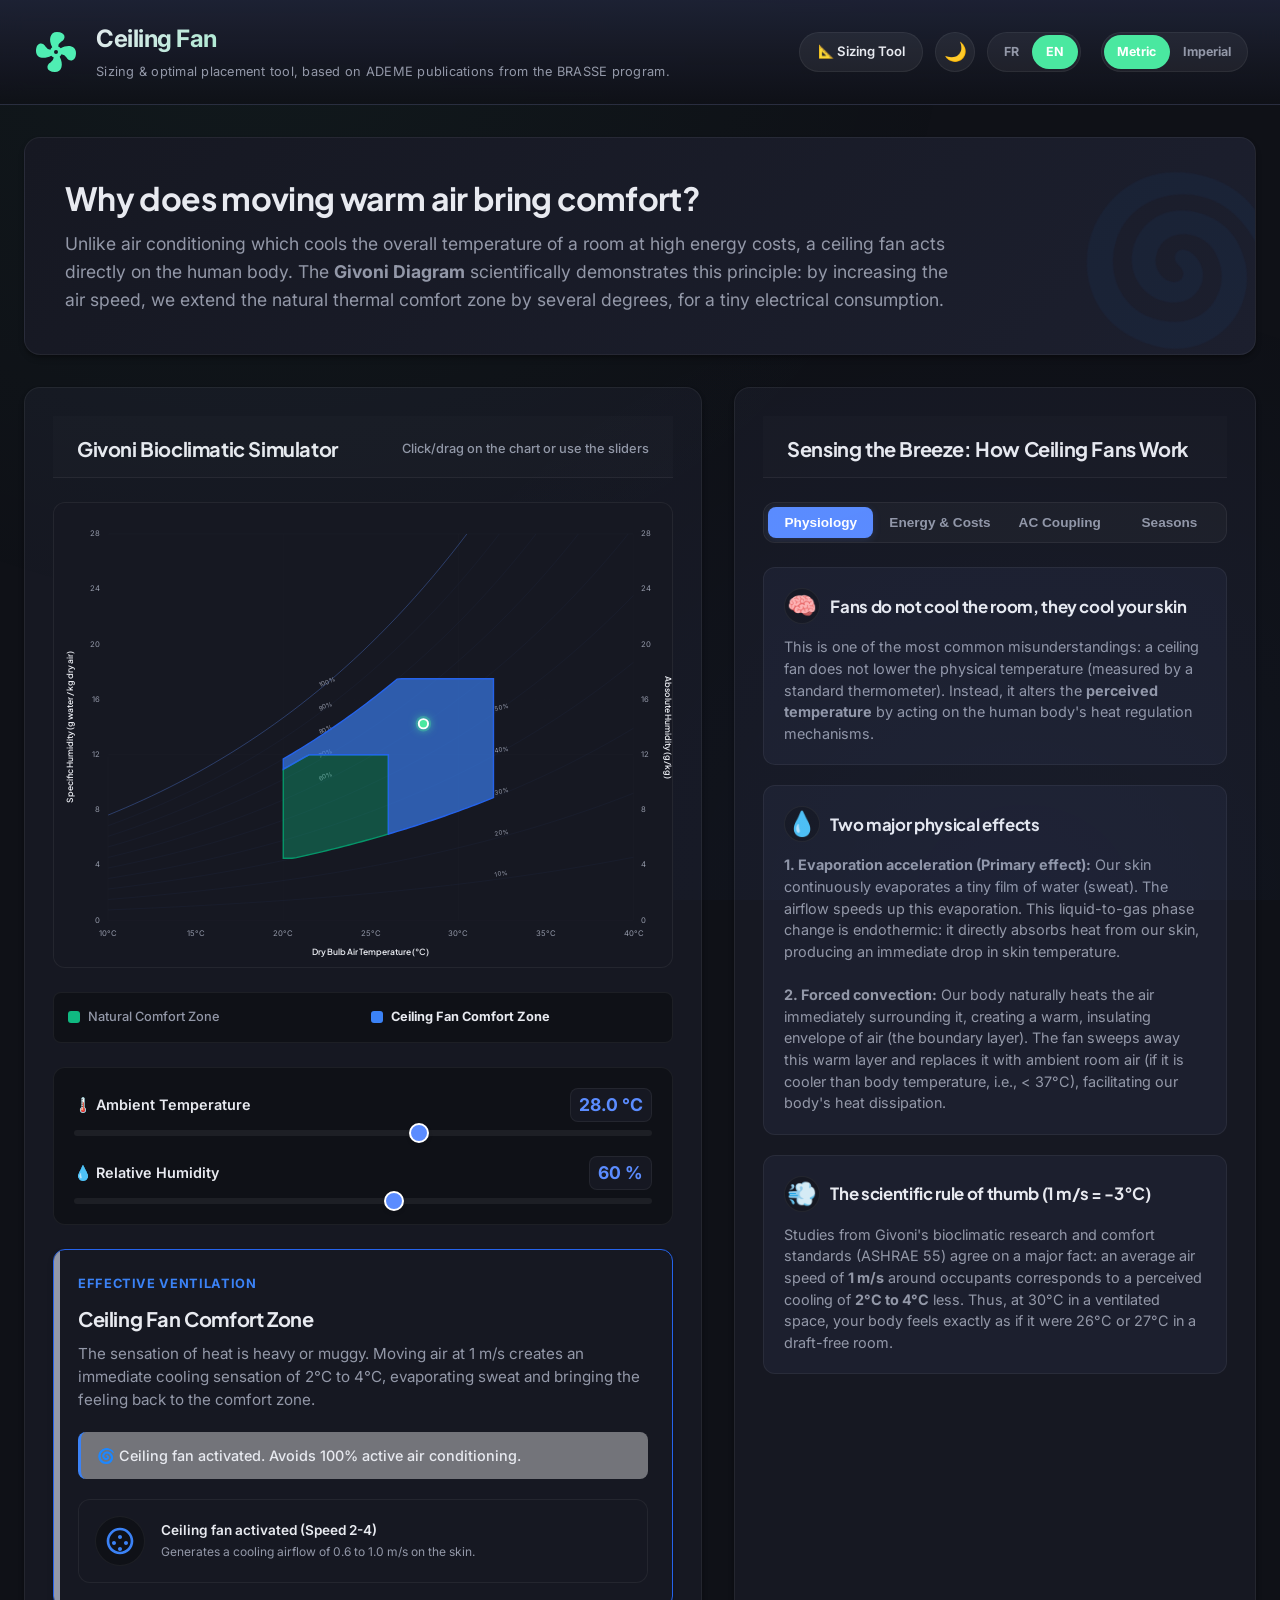
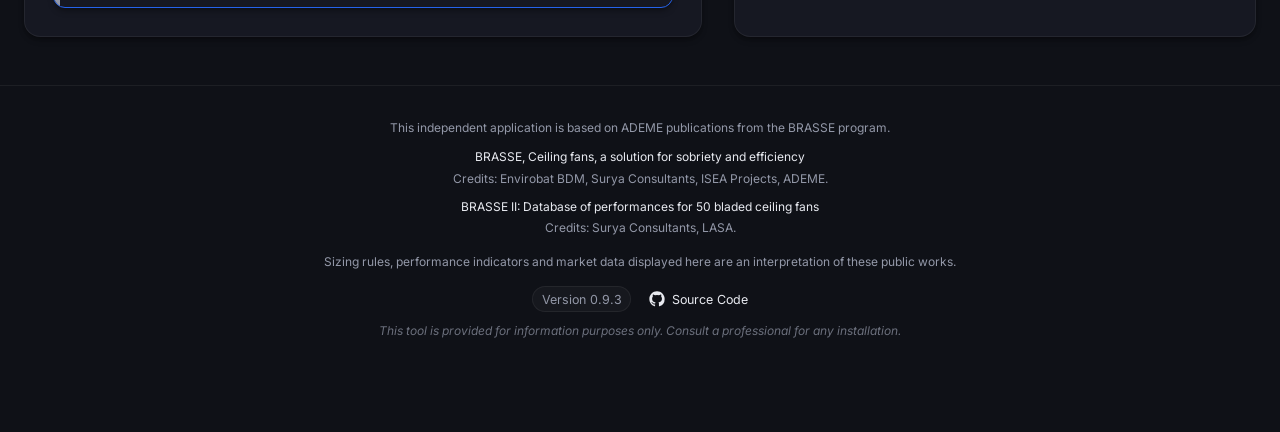
==== commit 5a54b6fa: "Add files via upload" ====
--- a/givoni.html
+++ b/givoni.html
@@ -9,6 +9,7 @@
     <link rel="preconnect" href="https://fonts.gstatic.com" crossorigin>
     <link href="https://fonts.googleapis.com/css2?family=Plus+Jakarta+Sans:wght@300;400;500;600;700;800&family=Inter:wght@300;400;500;600;700&display=swap" rel="stylesheet">
     <link rel="stylesheet" href="styles.css">
+    <script src="i18n.js"></script>
     
     <style>
         /* Modern Premium Design System */
@@ -783,17 +784,25 @@
                     <img src="fan.svg" alt="Brasseur d'air" width="48" height="48">
                 </div>
                 <div>
-                    <h1>Brasseur d'Air</h1>
-                    <a href="#app-footer" class="subtitle subtitle-link">Outil de dimensionnement &amp; placement optimal, basé sur les publications ADEME du programme BRASSE.</a>
+                    <h1 data-i18n="app_title">Brasseur d'Air</h1>
+                    <a href="#app-footer" class="subtitle subtitle-link" data-i18n="header_subtitle">Outil de dimensionnement &amp; placement optimal, basé sur les publications ADEME du programme BRASSE.</a>
                 </div>
             </div>
             <div class="header-controls">
-                <a href="index.html" class="header-btn" title="Retourner à l'outil de calepinage">
+                <a href="index.html" class="header-btn" data-i18n-title="header_btn_sizing" data-i18n="header_btn_sizing">
                     <span>📐</span> Outil Calepinage
                 </a>
-                <button id="theme-toggle" class="theme-toggle" type="button" aria-label="Basculer le thème clair / sombre" title="Changer de thème">
+                <button id="theme-toggle" class="theme-toggle" type="button" data-i18n-aria="theme_toggle_label" data-i18n-title="theme_toggle_title">
                     <span class="theme-icon">🌙</span>
                 </button>
+                <div class="lang-switcher">
+                    <button class="lang-btn active" data-lang="fr">FR</button>
+                    <button class="lang-btn" data-lang="en">EN</button>
+                </div>
+                <div class="unit-switcher" style="margin-left: 8px;" data-i18n-title="unit_toggle_title">
+                    <button class="unit-btn active" data-unit-sys="metric" data-i18n="unit_metric">Métrique</button>
+                    <button class="unit-btn" data-unit-sys="imperial" data-i18n="unit_imperial">Impérial</button>
+                </div>
             </div>
         </div>
     </header>
@@ -802,8 +811,8 @@
         
         <!-- Hero Introduction -->
         <section class="intro-hero">
-            <h2>Pourquoi brasser de l'air chaud apporte-t-il du confort ?</h2>
-            <p>
+            <h2 data-i18n="givoni_hero_title">Pourquoi brasser de l'air chaud apporte-t-il du confort ?</h2>
+            <p data-i18n="givoni_hero_desc">
                 Contrairement à la climatisation qui refroidit la température globale d'une pièce à grand renfort d'énergie, le brasseur d'air plafonnier agit directement sur le corps humain. 
                 Le <strong>Diagramme de Givoni</strong> démontre scientifiquement ce principe : en augmentant la vitesse de l'air, nous repoussons de plusieurs degrés la zone de confort thermique naturelle, pour une consommation électrique infime.
             </p>
@@ -815,8 +824,8 @@
             <!-- Left panel: Interactive Simulator -->
             <section class="panel">
                 <div class="panel-header">
-                    <h3><span>📊</span> Simulateur Bioclimatique de Givoni</h3>
-                    <span style="font-size: 0.8rem; color: var(--text-light); font-weight: 500;">
+                    <h3 data-i18n="givoni_sim_title"><span>📊</span> Simulateur Bioclimatique de Givoni</h3>
+                    <span style="font-size: 0.8rem; color: var(--text-light); font-weight: 500;" data-i18n="givoni_sim_helper">
                         Cliquez/glissez sur le graphique ou utilisez les curseurs
                     </span>
                 </div>
@@ -860,14 +869,14 @@
 
                         <!-- Static X-Axis Labels (Temperature) -->
                         <g id="x-axis-labels"></g>
-                        <text x="410" y="585" text-anchor="middle" class="svg-chart-label-axis">Température Sèche de l'Air (°C)</text>
+                        <text x="410" y="585" text-anchor="middle" class="svg-chart-label-axis" data-i18n="givoni_x_axis">Température Sèche de l'Air (°C)</text>
 
                         <!-- Static Y-Axis Labels (Specific Humidity) -->
                         <g id="y-axis-labels"></g>
                         <!-- Left Y-Axis title -->
-                        <text x="25" y="290" transform="rotate(-90, 25, 290)" text-anchor="middle" class="svg-chart-label-axis">Humidité Spécifique (g d'eau / kg d'air sec)</text>
+                        <text x="25" y="290" transform="rotate(-90, 25, 290)" text-anchor="middle" class="svg-chart-label-axis" data-i18n="givoni_y_axis_specific">Humidité Spécifique (g d'eau / kg d'air sec)</text>
                         <!-- Right Y-Axis title -->
-                        <text x="790" y="290" transform="rotate(90, 790, 290)" text-anchor="middle" class="svg-chart-label-axis">Humidité Absolue (g/kg)</text>
+                        <text x="790" y="290" transform="rotate(90, 790, 290)" text-anchor="middle" class="svg-chart-label-axis" data-i18n="givoni_y_axis_absolute">Humidité Absolue (g/kg)</text>
 
                         <!-- Active Climate Point Indicator -->
                         <g clip-path="url(#plot-area-clip)">
@@ -889,7 +898,7 @@
                     <!-- Temperature slider -->
                     <div class="slider-group">
                         <div class="slider-label-row">
-                            <span class="slider-title">🌡️ Température Ambiante</span>
+                            <span class="slider-title" data-i18n="slider_temp_title">🌡️ Température Ambiante</span>
                             <span class="slider-value" id="temp-val">28,0 °C</span>
                         </div>
                         <input type="range" id="temp-slider" class="slider-input" min="10" max="40" step="0.1" value="28">
@@ -898,7 +907,7 @@
                     <!-- Humidity slider -->
                     <div class="slider-group">
                         <div class="slider-label-row">
-                            <span class="slider-title">💧 Humidité Relative</span>
+                            <span class="slider-title" data-i18n="slider_hum_title">💧 Humidité Relative</span>
                             <span class="slider-value" id="hum-val">60 %</span>
                         </div>
                         <input type="range" id="hum-slider" class="slider-input" min="10" max="100" step="1" value="60">
@@ -907,10 +916,10 @@
 
                 <!-- Dynamic Diagnostic Card -->
                 <div class="diagnostic-card" id="diag-card">
-                    <span class="diagnostic-status" id="diag-status">Analyse en cours...</span>
-                    <h4 class="diagnostic-title" id="diag-title">Confort Thermique de Base</h4>
-                    <p class="diagnostic-description" id="diag-desc">Déterminez le confort en modifiant la température et l'humidité.</p>
-                    <div class="diagnostic-action-box" id="diag-action">Recommandation passive.</div>
+                    <span class="diagnostic-status" id="diag-status" data-i18n="diag_status_loading">Analyse en cours...</span>
+                    <h4 class="diagnostic-title" id="diag-title" data-i18n="diag_title_base">Confort Thermique de Base</h4>
+                    <p class="diagnostic-description" id="diag-desc" data-i18n="diag_desc_base">Déterminez le confort en modifiant la température et l'humidité.</p>
+                    <div class="diagnostic-action-box" id="diag-action" data-i18n="diag_action_base">Recommandation passive.</div>
                     
                     <!-- Fan speed visualization -->
                     <div class="fan-sim-container" id="fan-sim">
@@ -920,8 +929,8 @@
                             </svg>
                         </div>
                         <div class="fan-sim-text">
-                            <span class="fan-sim-label" id="fan-sim-state">Brasseur d'air arrêté</span>
-                            <span class="fan-sim-value" id="fan-sim-effect">Aucun effet de rafraîchissement nécessaire</span>
+                            <span class="fan-sim-label" id="fan-sim-state" data-i18n="fan_sim_state_stopped">Brasseur d'air arrêté</span>
+                            <span class="fan-sim-value" id="fan-sim-effect" data-i18n="fan_sim_effect_none">Aucun effet de rafraîchissement nécessaire</span>
                         </div>
                     </div>
                 </div>
@@ -930,15 +939,15 @@
             <!-- Right panel: Interactive Explanations and documentation -->
             <section class="panel info-panel">
                 <div class="panel-header">
-                    <h3><span>📖</span> L'utilité du Brasseur d'Air expliquée</h3>
+                    <h3 data-i18n="explain_title"><span>📖</span> L'utilité du Brasseur d'Air expliquée</h3>
                 </div>
 
                 <!-- Documentation Tabs Navigation -->
                 <nav class="nav-tabs">
-                    <button class="tab-btn active" onclick="switchTab(this, 'tab-physio')">Physiologie</button>
-                    <button class="tab-btn" onclick="switchTab(this, 'tab-energy')">Énergie &amp; Coûts</button>
-                    <button class="tab-btn" onclick="switchTab(this, 'tab-couplage')">Couplage Clim</button>
-                    <button class="tab-btn" onclick="switchTab(this, 'tab-saisons')">Saisons</button>
+                    <button class="tab-btn active" onclick="switchTab(this, 'tab-physio')" data-i18n="tab_physio">Physiologie</button>
+                    <button class="tab-btn" onclick="switchTab(this, 'tab-energy')" data-i18n="tab_energy">Énergie &amp; Coûts</button>
+                    <button class="tab-btn" onclick="switchTab(this, 'tab-couplage')" data-i18n="tab_couplage">Couplage Clim</button>
+                    <button class="tab-btn" onclick="switchTab(this, 'tab-saisons')" data-i18n="tab_saisons">Saisons</button>
                 </nav>
 
                 <!-- Tab 1: Physiologie -->
@@ -947,9 +956,9 @@
                         <div class="edu-card">
                             <div class="edu-card-header">
                                 <span class="edu-card-icon">🧠</span>
-                                <h4>Le ventilateur ne refroidit pas la pièce, il refroidit la peau</h4>
+                                <h4 data-i18n="physio_title1">Le ventilateur ne refroidit pas la pièce, il refroidit la peau</h4>
                             </div>
-                            <p>
+                            <p data-i18n="physio_desc1">
                                 C'est l'un des malentendus les plus courants : un brasseur d'air n'abaisse pas la température physique (mesurée par un thermomètre classique). En revanche, il modifie la <strong>température ressentie</strong> en agissant sur les mécanismes de régulation thermique du corps humain.
                             </p>
                         </div>
@@ -957,9 +966,9 @@
                         <div class="edu-card">
                             <div class="edu-card-header">
                                 <span class="edu-card-icon">💧</span>
-                                <h4>Deux effets physiques majeurs</h4>
+                                <h4 data-i18n="physio_title2">Deux effets physiques majeurs</h4>
                             </div>
-                            <p>
+                            <p data-i18n="physio_desc2">
                                 <strong>1. L'accélération de l'évaporation (Effet principal) :</strong> Notre peau évapore continuellement une infime pellicule d'eau (la transpiration). Le flux d'air accélère cette évaporation. Ce changement d'état liquide-gaz est endothermique : il absorbe directement la chaleur de notre épiderme, créant une baisse immédiate de température cutanée.<br><br>
                                 <strong>2. La convection forcée :</strong> Notre corps chauffe naturellement l'air qui l'entoure immédiatement, créant une enveloppe d'air chaud et isolante (la couche limite). Le brasseur d'air balaie cette enveloppe chaude pour la remplacer par l'air ambiant de la pièce (s'il est plus frais que la température corporelle, soit < 37°C), facilitant la dissipation thermique de notre corps.
                             </p>
@@ -968,9 +977,9 @@
                         <div class="edu-card">
                             <div class="edu-card-header">
                                 <span class="edu-card-icon">💨</span>
-                                <h4>La règle d'or scientifique (1 m/s = -3°C)</h4>
+                                <h4 data-i18n="physio_title3">La règle d'or scientifique (1 m/s = -3°C)</h4>
                             </div>
-                            <p>
+                            <p data-i18n="physio_desc3">
                                 Les études issues des travaux bioclimatiques de Givoni et les normes de confort (ASHRAE 55) s'accordent sur un fait majeur : une vitesse d'air moyenne de <strong>1 m/s</strong> au niveau des occupants équivaut à un rafraîchissement ressenti de <strong>2°C à 4°C</strong> de moins. 
                                 Ainsi, à 30°C dans un espace brassé, votre corps se comporte exactement comme s'il faisait 26°C ou 27°C dans une pièce sans courant d'air.
                             </p>
@@ -984,19 +993,19 @@
                         <div class="edu-card">
                             <div class="edu-card-header">
                                 <span class="edu-card-icon">⚡</span>
-                                <h4>L'incroyable efficacité énergétique du mouvement</h4>
+                                <h4 data-i18n="energy_title1">L'incroyable efficacité énergétique du mouvement</h4>
                             </div>
-                            <p>
+                            <p data-i18n="energy_desc1">
                                 Sur le plan thermodynamique, modifier la température globale de milliers de mètres cubes d'air demande une quantité faramineuse d'énergie (utilisation d'un compresseur et cycle de réfrigération). Mettre en mouvement ce même volume pour refroidir uniquement les corps est infiniment plus sobre.
                             </p>
                             <div class="stats-grid">
                                 <div class="stat-item">
-                                    <div class="stat-number">15x à 40x</div>
-                                    <div class="stat-label">Moins d'énergie qu'une clim</div>
+                                    <div class="stat-number" data-i18n="energy_stat_ratio_num">15x à 40x</div>
+                                    <div class="stat-label" data-i18n="energy_stat_ratio_label">Moins d'énergie qu'une clim</div>
                                 </div>
                                 <div class="stat-item">
-                                    <div class="stat-number">15 à 35 W</div>
-                                    <div class="stat-label">Puissance type d'un BAP</div>
+                                    <div class="stat-number" data-i18n="energy_stat_power_num">15 à 35 W</div>
+                                    <div class="stat-label" data-i18n="energy_stat_power_label">Puissance type d'un BAP</div>
                                 </div>
                             </div>
                         </div>
@@ -1004,36 +1013,36 @@
                         <div class="edu-card">
                             <div class="edu-card-header">
                                 <span class="edu-card-icon">💰</span>
-                                <h4>Comparatif direct de consommation (Données ADEME)</h4>
+                                <h4 data-i18n="energy_title2">Comparatif direct de consommation (Données ADEME)</h4>
                             </div>
                             <table class="comparison-table">
                                 <thead>
                                     <tr>
-                                        <th>Critère</th>
-                                        <th>Climatiseur (Chambre 12m²)</th>
-                                        <th>Brasseur d'Air Plafonnier</th>
+                                        <th data-i18n="energy_table_th_criterion">Critère</th>
+                                        <th data-i18n="energy_table_th_ac">Climatiseur (Chambre 12m²)</th>
+                                        <th data-i18n="energy_table_th_fan">Brasseur d'Air Plafonnier</th>
                                     </tr>
                                 </thead>
                                 <tbody>
                                     <tr>
-                                        <td>Puissance électrique</td>
-                                        <td>1 000 W à 2 000 W</td>
-                                        <td><strong>15 W à 35 W</strong> (Moteur DC)</td>
+                                        <td data-i18n="energy_table_td_power_name">Puissance électrique</td>
+                                        <td data-i18n="energy_table_td_power_ac">1 000 W à 2 000 W</td>
+                                        <td data-i18n="energy_table_td_power_fan"><strong>15 W à 35 W</strong> (Moteur DC)</td>
                                     </tr>
                                     <tr>
-                                        <td>Consommation typique</td>
-                                        <td>500 kWh / an</td>
-                                        <td><strong>15 à 36 kWh / an</strong> (7% de la clim !)</td>
+                                        <td data-i18n="energy_table_td_consumption_name">Consommation typique</td>
+                                        <td data-i18n="energy_table_td_consumption_ac">500 kWh / an</td>
+                                        <td data-i18n="energy_table_td_consumption_fan"><strong>15 à 36 kWh / an</strong> (7% de la clim !)</td>
                                     </tr>
                                     <tr>
-                                        <td>Coût de fonctionnement</td>
-                                        <td>~120 € à 150 € / an</td>
-                                        <td><strong>~3 € à 8 € / an</strong></td>
+                                        <td data-i18n="energy_table_td_cost_name">Coût de fonctionnement</td>
+                                        <td data-i18n="energy_table_td_cost_ac">~120 € à 150 € / an</td>
+                                        <td data-i18n="energy_table_td_cost_fan"><strong>~3 € à 8 € / an</strong></td>
                                     </tr>
                                     <tr>
-                                        <td>Impact carbone</td>
-                                        <td>Élevé (fluides frigorigènes + élec)</td>
-                                        <td><strong>Négligeable</strong> (pas de fluides)</td>
+                                        <td data-i18n="energy_table_td_carbon_name">Impact carbone</td>
+                                        <td data-i18n="energy_table_td_carbon_ac">Élevé (fluides frigorigènes + élec)</td>
+                                        <td data-i18n="energy_table_td_carbon_fan"><strong>Négligeable</strong> (pas de fluides)</td>
                                     </tr>
                                 </tbody>
                             </table>
@@ -1047,9 +1056,9 @@
                         <div class="edu-card">
                             <div class="edu-card-header">
                                 <span class="edu-card-icon">🤝</span>
-                                <h4>Climatisation + Brasseur : L'alliance thermodynamique gagnante</h4>
+                                <h4 data-i18n="couplage_title1">Climatisation + Brasseur : L'alliance thermodynamique gagnante</h4>
                             </div>
-                            <p>
+                            <p data-i18n="couplage_desc1">
                                 Dans les zones tropicales humides ou pendant les canicules extrêmes, la ventilation seule peut ne pas suffire pour atteindre la zone de confort. La solution idéale n'est pas d'allumer la clim à fond, mais d'adopter un <strong>fonctionnement couplé</strong>.
                             </p>
                         </div>
@@ -1057,9 +1066,9 @@
                         <div class="edu-card">
                             <div class="edu-card-header">
                                 <span class="edu-card-icon">📈</span>
-                                <h4>Remonter la consigne pour diviser les factures</h4>
+                                <h4 data-i18n="couplage_title2">Remonter la consigne pour diviser les factures</h4>
                             </div>
-                            <p>
+                            <p data-i18n="couplage_desc2">
                                 En faisant fonctionner simultanément un brasseur d'air plafonnier, la sensation de fraîcheur de 2°C à 3°C vous permet de régler le thermostat de votre climatisation à <strong>27°C au lieu de 25°C</strong> (ou 28°C au lieu de 26°C).<br><br>
                                 En physique des bâtiments, <strong>chaque degré supplémentaire sur la consigne de climatisation réduit la consommation d'énergie de 7% à 10%</strong>.
                             </p>
@@ -1068,15 +1077,15 @@
                         <div class="edu-card">
                             <div class="edu-card-header">
                                 <span class="edu-card-icon">🎯</span>
-                                <h4>Résultats des Simulations Dynamiques (ADEME - BRASSE)</h4>
-                                <span style="font-size: 0.8rem; color: var(--text-light); font-weight: 500;">Études sur Pointe-à-Pitre (Guadeloupe)</span>
+                                <h4 data-i18n="couplage_title3">Résultats des Simulations Dynamiques (ADEME - BRASSE)</h4>
+                                <span style="font-size: 0.8rem; color: var(--text-light); font-weight: 500;" data-i18n="couplage_subtitle3">Études sur Pointe-à-Pitre (Guadeloupe)</span>
                             </div>
-                            <p>
+                            <p data-i18n="couplage_desc3">
                                 Des simulations thermiques dynamiques (STD) réalisées dans le cadre du programme public BRASSE ont prouvé l'efficacité de ce couplage :
                             </p>
                             <ul style="margin-left: 1.5rem; margin-top: 0.5rem; font-size: 0.9rem; color: var(--text-muted); display:flex; flex-direction:column; gap:6px;">
-                                <li><strong>Cas N°1 (Chambre) :</strong> Le couplage (clim réglée à 27°C + BAP) réduit la facture annuelle de climatisation de <strong>27%</strong> par rapport à une clim seule réglée à 25°C. La consommation du brasseur ne pèse que 7% du total.</li>
-                                <li><strong>Cas N°2 (Bureau tertiaire) :</strong> La consigne relevée à 27°C avec le brasseur d'air génère <strong>20% d'économies d'énergie</strong> sur l'année. Le brasseur d'air ne représente que 4% des consommations du bureau.</li>
+                                <li data-i18n="couplage_li1"><strong>Cas N°1 (Chambre) :</strong> Le couplage (clim réglée à 27°C + BAP) réduit la facture annuelle de climatisation de <strong>27%</strong> par rapport à une clim seule réglée à 25°C. La consommation du brasseur ne pèse que 7% du total.</li>
+                                <li data-i18n="couplage_li2"><strong>Cas N°2 (Bureau tertiaire) :</strong> La consigne relevée à 27°C avec le brasseur d'air génère <strong>20% d'économies d'énergie</strong> sur l'année. Le brasseur d'air ne représente que 4% des consommations du bureau.</li>
                             </ul>
                         </div>
                     </div>
@@ -1088,9 +1097,9 @@
                         <div class="edu-card">
                             <div class="edu-card-header">
                                 <span class="edu-card-icon">☀️</span>
-                                <h4>Le mode été : Confort direct par flux vertical</h4>
+                                <h4 data-i18n="saisons_title1">Le mode été : Confort direct par flux vertical</h4>
                             </div>
-                            <p>
+                            <p data-i18n="saisons_desc1">
                                 En été (ou en climat tropical permanent), le ventilateur tourne dans le sens horaire direct pour propulser l'air du haut vers le bas. Ce flux d'air vertical vient directement balayer la peau des occupants présents dans le cône de soufflage, maximisant le rafraîchissement par évaporation de la sueur.
                             </p>
                         </div>
@@ -1098,16 +1107,16 @@
                         <div class="edu-card">
                             <div class="edu-card-header">
                                 <span class="edu-card-icon">❄️</span>
-                                <h4>Le mode hiver : La déstratification thermique</h4>
+                                <h4 data-i18n="saisons_title2">Le mode hiver : La déstratification thermique</h4>
                             </div>
-                            <p>
+                            <p data-i18n="saisons_desc2">
                                 C'est une loi physique incontournable : l'air chaud (plus léger) monte par convection naturelle et s'accumule sous le plafond. Dans une pièce haute de plafond, l'écart de température peut atteindre 5°C à 10°C entre le sol et le plafond (gaspillage d'énergie massif !).<br><br>
                                 En hiver, le brasseur d'air est utilisé pour la <strong>déstratification</strong> :
                             </p>
                             <ul style="margin-left: 1.5rem; margin-top: 0.5rem; font-size: 0.9rem; color: var(--text-muted); display:flex; flex-direction:column; gap:6px;">
-                                <li>Il tourne généralement en <strong>mode inverse (anti-horaire)</strong> à basse vitesse pour propulser l'air doux vers le plafond.</li>
-                                <li>L'air s'étale sur le plafond et redescend doucement le long des murs sans générer de courant d'air direct froid sur les personnes.</li>
-                                <li>Cela homogénéise la chaleur dans toute la pièce, augmentant le confort au niveau du sol et réduisant les besoins de chauffage de l'ordre de <strong>5% à 10%</strong>.</li>
+                                <li data-i18n="saisons_li1">Il tourne généralement en <strong>mode inverse (anti-horaire)</strong> à basse vitesse pour propulser l'air doux vers le plafond.</li>
+                                <li data-i18n="saisons_li2">L'air s'étale sur le plafond et redescend doucement le long des murs sans générer de courant d'air direct froid sur les personnes.</li>
+                                <li data-i18n="saisons_li3">Cela homogénéise la chaleur dans toute la pièce, augmentant le confort au niveau du sol et réduisant les besoins de chauffage de l'ordre de <strong>5% à 10%</strong>.</li>
                             </ul>
                         </div>
                     </div>
@@ -1118,28 +1127,28 @@
 
     <!-- Footer -->
     <footer id="app-footer">
-        <p class="footer-intro">Cette application indépendante s'appuie sur les publications ADEME du programme BRASSE.</p>
+        <p class="footer-intro" data-i18n="footer_intro">Cette application indépendante s'appuie sur les publications ADEME du programme BRASSE.</p>
         <ul class="footer-sources">
             <li>
-                <a href="https://librairie.ademe.fr/energies/6791-brasse.html" target="_blank" rel="noopener noreferrer">BRASSE, Brasseurs d'air, une solution de sobriété et d'efficacité</a>
-                <span>Crédits : Envirobat BDM, Surya Consultants, ISEA Projects, ADEME.</span>
+                <a href="https://librairie.ademe.fr/energies/6791-brasse.html" target="_blank" rel="noopener noreferrer" data-i18n="footer_sources_brasse1">BRASSE, Brasseurs d'air, une solution de sobriété et d'efficacité</a>
+                <span data-i18n="footer_sources_brasse1_credits">Crédits : Envirobat BDM, Surya Consultants, ISEA Projects, ADEME.</span>
             </li>
             <li>
-                <a href="https://librairie.ademe.fr/batiment/9035-brasse-ii-base-de-donnees-des-performances-de-50-brasseurs-d-air-plafonniers-a-pales.html" target="_blank" rel="noopener noreferrer">BRASSE II : Base de données des performances de 50 brasseurs d'air plafonniers à pales</a>
-                <span>Crédits : Surya Consultants, LASA.</span>
+                <a href="https://librairie.ademe.fr/batiment/9035-brasse-ii-base-de-donnees-des-performances-de-50-brasseurs-d-air-plafonniers-a-pales.html" target="_blank" rel="noopener noreferrer" data-i18n="footer_sources_brasse2">BRASSE II : Base de données des performances de 50 brasseurs d'air plafonniers à pales</a>
+                <span data-i18n="footer_sources_brasse2_credits">Crédits : Surya Consultants, LASA.</span>
             </li>
         </ul>
-        <p>Les règles de calepinage, indicateurs de performance et données marché affichés ici sont une interprétation de ces travaux publics.</p>
+        <p data-i18n="footer_rules_interpretation">Les règles de calepinage, indicateurs de performance et données marché affichés ici sont une interprétation de ces travaux publics.</p>
         <div class="footer-project-links">
-            <span class="footer-version">Version 0.9.2</span>
+            <span class="footer-version" data-i18n="footer_version">Version 0.9.3</span>
             <a class="footer-github-link" href="https://github.com/guilamu/brasseur-dair" target="_blank" rel="noopener noreferrer" aria-label="Accéder au code source sur GitHub">
                 <svg viewBox="0 0 24 24" aria-hidden="true" focusable="false">
                     <path d="M12 .5C5.65.5.5 5.65.5 12c0 5.09 3.29 9.4 7.86 10.92.58.11.79-.25.79-.56 0-.28-.01-1.19-.02-2.15-3.2.7-3.88-1.36-3.88-1.36-.53-1.33-1.28-1.68-1.28-1.68-1.05-.72.08-.71.08-.71 1.16.08 1.78 1.2 1.78 1.2 1.03 1.76 2.69 1.25 3.35.95.1-.75.4-1.25.73-1.54-2.56-.29-5.26-1.28-5.26-5.72 0-1.27.45-2.3 1.19-3.11-.12-.29-.52-1.47.11-3.06 0 0 .97-.31 3.19 1.19a11.1 11.1 0 0 1 5.81 0c2.22-1.5 3.19-1.19 3.19-1.19.63 1.59.23 2.77.11 3.06.74.81 1.19 1.84 1.19 3.11 0 4.45-2.71 5.42-5.29 5.71.42.36.79 1.06.79 2.14 0 1.55-.01 2.79-.01 3.17 0 .31.21.68.8.56A11.5 11.5 0 0 0 23.5 12C23.5 5.65 18.35.5 12 .5Z"/>
                 </svg>
-                <span>Code source</span>
+                <span data-i18n="footer_code_source">Code source</span>
             </a>
         </div>
-        <p class="disclaimer">Cet outil est fourni à titre indicatif. Consultez un professionnel pour toute installation.</p>
+        <p class="disclaimer" data-i18n="footer_disclaimer">Cet outil est fourni à titre indicatif. Consultez un professionnel pour toute installation.</p>
     </footer>
 
     <!-- Logic / Math & Interaction script -->
@@ -1150,10 +1159,39 @@
         let activeTheme = 'light';
 
         // Psychrometric scale settings
-        const T_MIN = 10;
-        const T_MAX = 40;
-        const X_MIN = 0;
-        const X_MAX = 28; // g/kg dry air
+        let T_MIN = 10;
+        let T_MAX = 40;
+        let X_MIN = 0;
+        let X_MAX = 28; // g/kg dry air
+
+        function updateScaleSettings() {
+            const isImperial = window.I18n.unit === 'imperial';
+            if (isImperial) {
+                T_MIN = 50;
+                T_MAX = 104;
+                X_MIN = 0;
+                X_MAX = 196;
+            } else {
+                T_MIN = 10;
+                T_MAX = 40;
+                X_MIN = 0;
+                X_MAX = 28;
+            }
+        }
+
+        function updateSliderBounds() {
+            const isImperial = window.I18n.unit === 'imperial';
+            const tempSlider = document.getElementById('temp-slider');
+            if (isImperial) {
+                tempSlider.min = "50";
+                tempSlider.max = "104";
+                tempSlider.step = "0.5";
+            } else {
+                tempSlider.min = "10";
+                tempSlider.max = "40";
+                tempSlider.step = "0.1";
+            }
+        }
         
         // SVG dimensions
         const svgW = 800;
@@ -1167,20 +1205,44 @@
         const graphH = svgH - mTop - mBottom;
 
         // Coordinate projection functions
+        function toRawSvgX(val) {
+            return mLeft + ((val - T_MIN) / (T_MAX - T_MIN)) * graphW;
+        }
+
+        function toRawSvgY(val) {
+            return svgH - mBottom - ((val - X_MIN) / (X_MAX - X_MIN)) * graphH;
+        }
+
         function toSvgX(T) {
-            return mLeft + ((T - T_MIN) / (T_MAX - T_MIN)) * graphW;
+            let val = T;
+            if (window.I18n.unit === 'imperial') {
+                val = T * 1.8 + 32;
+            }
+            return toRawSvgX(val);
         }
 
         function toSvgY(xVal) {
-            return svgH - mBottom - ((xVal - X_MIN) / (X_MAX - X_MIN)) * graphH;
+            let val = xVal;
+            if (window.I18n.unit === 'imperial') {
+                val = xVal * 7;
+            }
+            return toRawSvgY(val);
         }
 
         function fromSvgX(svgX) {
-            return T_MIN + ((svgX - mLeft) / graphW) * (T_MAX - T_MIN);
+            let val = T_MIN + ((svgX - mLeft) / graphW) * (T_MAX - T_MIN);
+            if (window.I18n.unit === 'imperial') {
+                val = (val - 32) / 1.8;
+            }
+            return val;
         }
 
         function fromSvgY(svgY) {
-            return X_MIN + ((svgH - mBottom - svgY) / graphH) * (X_MAX - X_MIN);
+            let val = X_MIN + ((svgH - mBottom - svgY) / graphH) * (X_MAX - X_MIN);
+            if (window.I18n.unit === 'imperial') {
+                val = val / 7;
+            }
+            return val;
         }
 
         // Thermodynamic equations for moist air
@@ -1350,9 +1412,11 @@
             xLabels.innerHTML = '';
             yLabels.innerHTML = '';
 
-            // Draw Temperature Grid Lines (Verticals, every 5°C)
-            for (let T = T_MIN; T <= T_MAX; T += 5) {
-                const svgX = toSvgX(T);
+            // Draw Temperature Grid Lines (Verticals, every 5°C or 10°F)
+            const isImperial = window.I18n.unit === 'imperial';
+            const tempStep = isImperial ? 10 : 5;
+            for (let T = T_MIN; T <= T_MAX; T += tempStep) {
+                const svgX = toRawSvgX(T);
                 
                 // Grid line
                 const line = document.createElementNS('http://www.w3.org/2000/svg', 'line');
@@ -1360,7 +1424,8 @@
                 line.setAttribute('y1', mTop);
                 line.setAttribute('x2', svgX);
                 line.setAttribute('y2', svgH - mBottom);
-                line.setAttribute('class', T === 20 || T === 30 ? 'svg-grid-line-main' : 'svg-grid-line');
+                const isMainLine = isImperial ? (T === 70 || T === 90) : (T === 20 || T === 30);
+                line.setAttribute('class', isMainLine ? 'svg-grid-line-main' : 'svg-grid-line');
                 gridGroup.appendChild(line);
 
                 // Label below x axis
@@ -1369,13 +1434,14 @@
                 text.setAttribute('y', svgH - mBottom + 20);
                 text.setAttribute('text-anchor', 'middle');
                 text.setAttribute('class', 'svg-chart-label');
-                text.textContent = `${T}°C`;
+                text.textContent = isImperial ? `${T}°F` : `${T}°C`;
                 xLabels.appendChild(text);
             }
 
-            // Draw Absolute Humidity Grid Lines (Horizontals, every 4 g/kg)
-            for (let xVal = X_MIN; xVal <= X_MAX; xVal += 4) {
-                const svgY = toSvgY(xVal);
+            // Draw Absolute Humidity Grid Lines (Horizontals, every 4 g/kg or 28 grains/lb)
+            const humStep = isImperial ? 28 : 4;
+            for (let xVal = X_MIN; xVal <= X_MAX; xVal += humStep) {
+                const svgY = toRawSvgY(xVal);
                 
                 // Grid line
                 const line = document.createElementNS('http://www.w3.org/2000/svg', 'line');
@@ -1383,7 +1449,8 @@
                 line.setAttribute('y1', svgY);
                 line.setAttribute('x2', svgW - mRight);
                 line.setAttribute('y2', svgY);
-                line.setAttribute('class', xVal === 12 || xVal === 18 ? 'svg-grid-line-main' : 'svg-grid-line');
+                const isMainLine = isImperial ? (xVal === 84 || xVal === 126) : (xVal === 12 || xVal === 18);
+                line.setAttribute('class', isMainLine ? 'svg-grid-line-main' : 'svg-grid-line');
                 gridGroup.appendChild(line);
 
                 // Label on Left Y axis
@@ -1409,7 +1476,7 @@
             const rhValues = [10, 20, 30, 40, 50, 60, 70, 80, 90, 100];
             rhValues.forEach(rh => {
                 let points = [];
-                for (let T = T_MIN; T <= T_MAX; T += 0.5) {
+                for (let T = 10; T <= 40; T += 0.5) {
                     const xVal = calcX(T, rh);
                     points.push(`${toSvgX(T)},${toSvgY(xVal)}`);
                 }
@@ -1552,7 +1619,7 @@
                 
                 const textSpan = document.createElement('span');
                 textSpan.className = 'legend-text';
-                textSpan.textContent = zone.name;
+                textSpan.textContent = window.I18n.t(`zone_${zone.id}_name`);
 
                 item.appendChild(colorBox);
                 item.appendChild(textSpan);
@@ -1590,13 +1657,20 @@
 
         // Core dynamic update routine
         function updateState(temp, hum) {
-            activeTemp = parseFloat(temp);
+            const isImperial = window.I18n.unit === 'imperial';
+            let tempC = parseFloat(temp);
+            if (isImperial && tempC > 40) {
+                tempC = (tempC - 32) / 1.8;
+            }
+            activeTemp = tempC;
             activeHum = parseInt(hum);
 
             // Update UI slider values
-            document.getElementById('temp-val').textContent = `${activeTemp.toFixed(1)} °C`;
+            const tempDisplay = isImperial ? (activeTemp * 1.8 + 32).toFixed(1) : activeTemp.toFixed(1);
+            const tempUnit = isImperial ? '°F' : '°C';
+            document.getElementById('temp-val').textContent = `${tempDisplay} ${tempUnit}`;
             document.getElementById('hum-val').textContent = `${activeHum} %`;
-            document.getElementById('temp-slider').value = activeTemp;
+            document.getElementById('temp-slider').value = isImperial ? (activeTemp * 1.8 + 32).toFixed(1) : activeTemp;
             document.getElementById('hum-slider').value = activeHum;
 
             // Calculate moisture parameters
@@ -1641,11 +1715,11 @@
             const desc = document.getElementById('diag-desc');
             const action = document.getElementById('diag-action');
             
-            status.textContent = activeZone.statusText;
+            status.textContent = window.I18n.t(`zone_${activeZone.id}_statusText`);
             status.style.color = activeZone.color;
-            title.textContent = activeZone.name;
-            desc.textContent = activeZone.desc;
-            action.textContent = activeZone.action;
+            title.textContent = window.I18n.t(`zone_${activeZone.id}_name`);
+            desc.textContent = window.I18n.t(`zone_${activeZone.id}_desc`);
+            action.textContent = window.I18n.t(`zone_${activeZone.id}_action`);
             action.style.borderLeftColor = activeZone.color;
 
             // Diagnostic card soft accent border
@@ -1673,8 +1747,8 @@
                 fanIcon.classList.add('fan-spin-fast');
             }
 
-            fanLabel.textContent = activeZone.fanLabel;
-            fanDesc.textContent = activeZone.fanDesc;
+            fanLabel.textContent = window.I18n.t(`zone_${activeZone.id}_fanLabel`);
+            fanDesc.textContent = window.I18n.t(`zone_${activeZone.id}_fanDesc`);
         }
 
         // Tap/Click interaction on psychrometric chart SVG
@@ -1728,7 +1802,14 @@
                 tooltip.style.display = 'block';
                 tooltip.style.left = `${e.clientX - rect.left + 15}px`;
                 tooltip.style.top = `${e.clientY - rect.top + 15}px`;
-                tooltip.textContent = `${T.toFixed(1)}°C, ${Math.round(rh)}% HR (${xVal.toFixed(1)}g/kg)`;
+                const displayT = window.I18n.unit === 'imperial' ? T * 1.8 + 32 : T;
+                const displayX = window.I18n.unit === 'imperial' ? xVal * 7 : xVal;
+                tooltip.textContent = window.I18n.format(
+                    window.I18n.t('chart_tooltip_format'),
+                    displayT.toFixed(1),
+                    Math.round(rh),
+                    displayX.toFixed(1)
+                );
             } else {
                 tooltip.style.display = 'none';
             }
@@ -1897,6 +1978,27 @@
 
         // Initial launch
         window.addEventListener('DOMContentLoaded', () => {
+            // Initialize translations
+            window.I18n.init();
+            updateScaleSettings();
+            updateSliderBounds();
+
+            // Listen for language changes to update localized dynamic elements
+            window.addEventListener('languagechange', () => {
+                renderLegend();
+                updateState(activeTemp, activeHum);
+            });
+
+            // Listen for unit changes to update scale and redraw
+            window.addEventListener('unitchange', () => {
+                updateScaleSettings();
+                updateSliderBounds();
+                renderPsychrometricChart();
+                renderComfortZones();
+                renderLegend();
+                updateState(activeTemp, activeHum);
+            });
+
             // Theme initialization matching index.html
             const savedTheme = localStorage.getItem('brasse-theme');
             const icon = themeBtn ? themeBtn.querySelector('.theme-icon') : null;
--- a/styles.css
+++ b/styles.css
@@ -285,6 +285,89 @@
     white-space: nowrap;
 }
 
+.header-controls {
+    display: flex;
+    align-items: center;
+    gap: 0.75rem;
+    flex-shrink: 0;
+}
+
+.header-btn {
+    display: inline-flex;
+    align-items: center;
+    justify-content: center;
+    gap: 0.45rem;
+    height: 40px;
+    padding: 0 1.1rem;
+    background: rgba(255, 255, 255, 0.06);
+    border: 1px solid var(--border);
+    border-radius: 20px;
+    cursor: pointer;
+    color: var(--text-primary);
+    font-family: var(--font);
+    font-size: 0.82rem;
+    font-weight: 600;
+    text-decoration: none;
+    transition: background var(--transition-fast), color var(--transition-fast),
+                transform var(--transition-fast), box-shadow var(--transition-fast);
+    white-space: nowrap;
+}
+
+.header-btn:hover {
+    background: rgba(255, 255, 255, 0.1);
+    color: var(--accent);
+    transform: translateY(-1.5px);
+    box-shadow: 0 4px 12px rgba(0, 0, 0, 0.15);
+}
+
+[data-theme="light"] .header-btn {
+    background: rgba(0, 0, 0, 0.04);
+}
+
+[data-theme="light"] .header-btn:hover {
+    background: rgba(0, 0, 0, 0.08);
+    color: var(--accent);
+}
+
+/* --- Language & Unit Switchers --- */
+.lang-switcher, .unit-switcher {
+    display: inline-flex;
+    background: rgba(255, 255, 255, 0.05);
+    padding: 2px;
+    border-radius: 20px;
+    border: 1px solid var(--border);
+    height: 40px;
+    align-items: center;
+}
+
+[data-theme="light"] .lang-switcher, [data-theme="light"] .unit-switcher {
+    background: rgba(0, 0, 0, 0.04);
+}
+
+.lang-btn, .unit-btn {
+    background: transparent;
+    border: none;
+    height: 34px;
+    padding: 0 0.85rem;
+    border-radius: 17px;
+    font-family: var(--font);
+    font-size: 0.78rem;
+    font-weight: 700;
+    color: var(--text-secondary);
+    cursor: pointer;
+    transition: background var(--transition-fast), color var(--transition-fast);
+}
+
+.lang-btn.active, .unit-btn.active {
+    background: var(--accent);
+    color: #ffffff;
+}
+
+.lang-btn:hover:not(.active), .unit-btn:hover:not(.active) {
+    color: var(--text-primary);
+}
+
+
 /* --- Main Layout --- */
 #app-main {
     position: relative;
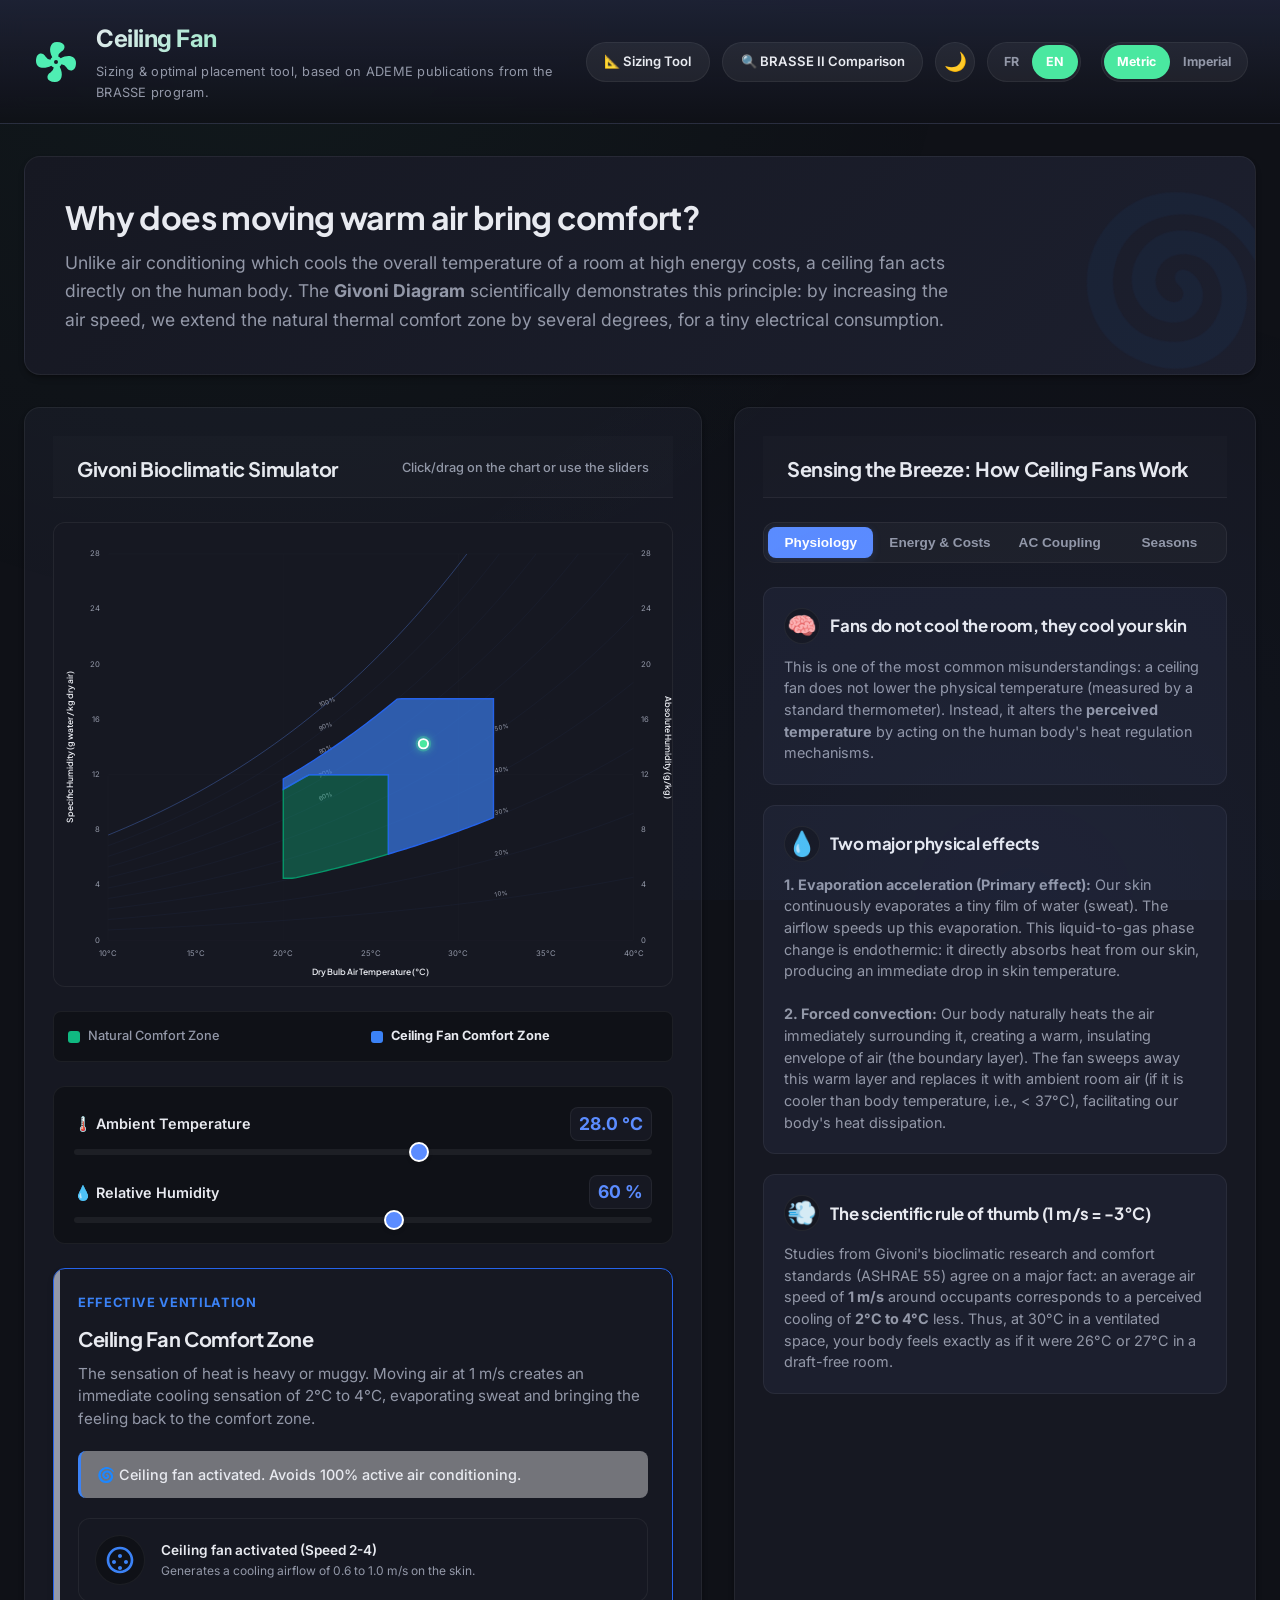
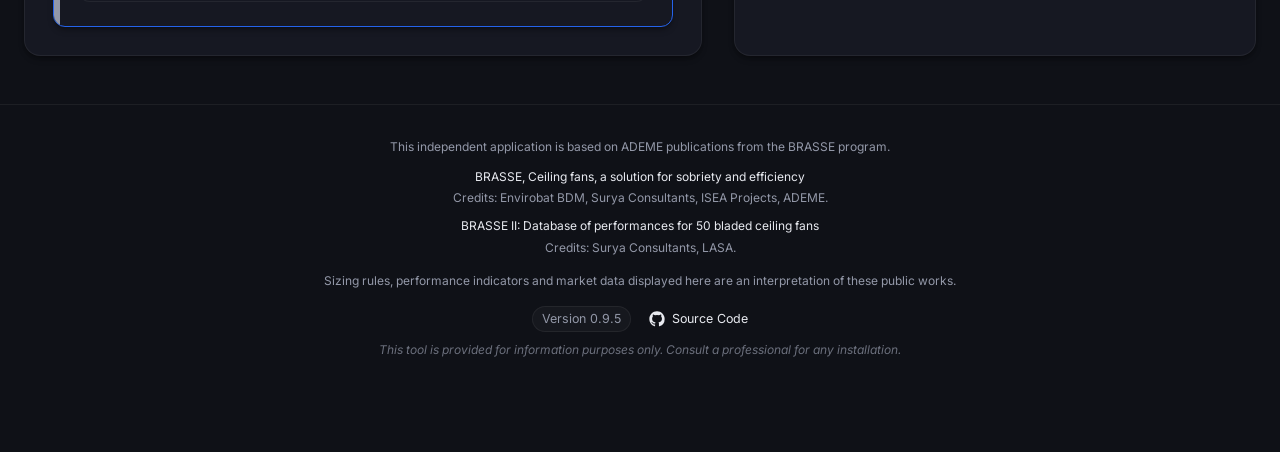
==== commit f114e778: "Add files via upload" ====
--- a/givoni.html
+++ b/givoni.html
@@ -791,6 +791,9 @@
             <div class="header-controls">
                 <a href="index.html" class="header-btn" data-i18n-title="header_btn_sizing" data-i18n="header_btn_sizing">
                     <span>📐</span> Outil Calepinage
+                </a>
+                <a href="comparatif.html" class="header-btn" data-i18n-title="header_btn_comparatif" data-i18n="header_btn_comparatif">
+                    <span>🔍</span> Comparatif BRASSE II
                 </a>
                 <button id="theme-toggle" class="theme-toggle" type="button" data-i18n-aria="theme_toggle_label" data-i18n-title="theme_toggle_title">
                     <span class="theme-icon">🌙</span>
@@ -1140,7 +1143,7 @@
         </ul>
         <p data-i18n="footer_rules_interpretation">Les règles de calepinage, indicateurs de performance et données marché affichés ici sont une interprétation de ces travaux publics.</p>
         <div class="footer-project-links">
-            <span class="footer-version" data-i18n="footer_version">Version 0.9.3</span>
+            <span class="footer-version" data-i18n="footer_version">Version 0.9.5</span>
             <a class="footer-github-link" href="https://github.com/guilamu/brasseur-dair" target="_blank" rel="noopener noreferrer" aria-label="Accéder au code source sur GitHub">
                 <svg viewBox="0 0 24 24" aria-hidden="true" focusable="false">
                     <path d="M12 .5C5.65.5.5 5.65.5 12c0 5.09 3.29 9.4 7.86 10.92.58.11.79-.25.79-.56 0-.28-.01-1.19-.02-2.15-3.2.7-3.88-1.36-3.88-1.36-.53-1.33-1.28-1.68-1.28-1.68-1.05-.72.08-.71.08-.71 1.16.08 1.78 1.2 1.78 1.2 1.03 1.76 2.69 1.25 3.35.95.1-.75.4-1.25.73-1.54-2.56-.29-5.26-1.28-5.26-5.72 0-1.27.45-2.3 1.19-3.11-.12-.29-.52-1.47.11-3.06 0 0 .97-.31 3.19 1.19a11.1 11.1 0 0 1 5.81 0c2.22-1.5 3.19-1.19 3.19-1.19.63 1.59.23 2.77.11 3.06.74.81 1.19 1.84 1.19 3.11 0 4.45-2.71 5.42-5.29 5.71.42.36.79 1.06.79 2.14 0 1.55-.01 2.79-.01 3.17 0 .31.21.68.8.56A11.5 11.5 0 0 0 23.5 12C23.5 5.65 18.35.5 12 .5Z"/>
--- a/styles.css
+++ b/styles.css
@@ -1172,23 +1172,148 @@
 
 /* --- Responsive --- */
 
-
 @media (max-width: 960px) {
     #app-main {
         grid-template-columns: 1fr;
         padding: 1rem;
     }
-    
+
     #input-panel {
         position: static;
     }
-    
+
     .summary-grid {
         grid-template-columns: repeat(2, 1fr);
     }
-    
+
     .header-content {
         padding: 1rem;
+    }
+}
+
+/* --- Tablet : header commence à déborder --- */
+@media (max-width: 768px) {
+    .header-content {
+        flex-wrap: wrap;
+        padding: 0.75rem 1rem;
+        gap: 0.5rem 1rem;
+    }
+
+    /* Logo prend tout l'espace disponible sur la 1re ligne */
+    .logo-area {
+        flex: 1 1 auto;
+        min-width: 0;
+    }
+
+    .logo-area h1 {
+        font-size: 1.25rem;
+    }
+
+    /* Contrôles passent sur la 2e ligne, alignés à droite */
+    .header-controls {
+        width: 100%;
+        justify-content: flex-end;
+        flex-wrap: wrap;
+        gap: 0.5rem;
+    }
+}
+
+/* --- Mobile : réduction agressive --- */
+@media (max-width: 540px) {
+    .header-content {
+        padding: 0.65rem 0.875rem;
+    }
+
+    .logo-area h1 {
+        font-size: 1.1rem;
+    }
+
+    /* Sous-titre trop long sur petit écran */
+    .subtitle {
+        display: none;
+    }
+
+    /* Logo icône légèrement réduit */
+    .logo-icon,
+    .logo-icon img {
+        width: 38px;
+        height: 38px;
+    }
+
+    /* Lien "Pourquoi le brasseur d'air ?" → icône seule */
+    .header-btn {
+        width: 38px;
+        height: 38px;
+        padding: 0;
+        font-size: 0;       /* masque le texte nœud */
+        border-radius: 50%;
+    }
+
+    .header-btn span {
+        font-size: 1.1rem;  /* garde l'emoji visible */
+    }
+
+    /* Switchers de langue et unité légèrement compressés */
+    .lang-switcher,
+    .unit-switcher {
+        height: 38px;
+    }
+
+    .lang-btn,
+    .unit-btn {
+        height: 32px;
+        padding: 0 0.55rem;
+        font-size: 0.72rem;
+    }
+
+    /* Bouton thème */
+    .theme-toggle {
+        width: 38px;
+        height: 38px;
+    }
+
+    /* Contrôles centrés sur très petits écrans */
+    .header-controls {
+        justify-content: center;
+    }
+}
+
+/* --- Très petits écrans (≤ 400 px) --- */
+@media (max-width: 400px) {
+    .logo-icon,
+    .logo-icon img {
+        width: 32px;
+        height: 32px;
+    }
+
+    .logo-area {
+        gap: 0.6rem;
+    }
+
+    .logo-area h1 {
+        font-size: 1rem;
+    }
+
+    .lang-switcher,
+    .unit-switcher {
+        height: 34px;
+    }
+
+    .lang-btn,
+    .unit-btn {
+        height: 28px;
+        padding: 0 0.45rem;
+        font-size: 0.68rem;
+    }
+
+    .theme-toggle,
+    .header-btn {
+        width: 34px;
+        height: 34px;
+    }
+
+    .header-controls {
+        gap: 0.35rem;
     }
 }
 
@@ -1202,11 +1327,11 @@
         gap: 0.5rem;
         padding: 1rem;
     }
-    
+
     .viz-container {
         padding: 1rem;
     }
-    
+
     .metrics-grid {
         grid-template-columns: 1fr;
     }
@@ -1322,3 +1447,76 @@
 [data-theme="light"] .theme-toggle:hover {
     background: rgba(0, 0, 0, 0.08);
 }
+
+/* --- Disclaimer Modal (first-load validation) --- */
+.modal-overlay {
+    position: fixed;
+    inset: 0;
+    z-index: 1000;
+    display: flex;
+    align-items: center;
+    justify-content: center;
+    padding: 1.5rem;
+    background: rgba(8, 9, 14, 0.78);
+    backdrop-filter: blur(6px);
+    animation: modal-fade-in 250ms ease forwards;
+}
+
+[data-theme="light"] .modal-overlay {
+    background: rgba(30, 33, 45, 0.55);
+}
+
+.modal-card {
+    max-width: 520px;
+    width: 100%;
+    padding: 2rem 2.25rem 1.75rem;
+    background: var(--bg-secondary);
+    border: 1px solid var(--border);
+    border-radius: var(--radius-lg);
+    box-shadow: var(--shadow-lg);
+    text-align: center;
+    animation: modal-pop-in 300ms cubic-bezier(0.2, 0.8, 0.2, 1) forwards;
+}
+
+.modal-icon {
+    font-size: 2.25rem;
+    line-height: 1;
+    margin-bottom: 0.75rem;
+}
+
+.modal-title {
+    font-size: 1.15rem;
+    font-weight: 700;
+    color: var(--text-primary);
+    margin-bottom: 1rem;
+    letter-spacing: -0.01em;
+}
+
+.modal-text {
+    font-size: 0.92rem;
+    line-height: 1.7;
+    color: var(--text-secondary);
+    margin-bottom: 1.75rem;
+}
+
+#disclaimer-accept {
+    width: auto;
+    min-width: 180px;
+    margin: 0 auto;
+}
+
+@keyframes modal-fade-in {
+    from { opacity: 0; }
+    to { opacity: 1; }
+}
+
+@keyframes modal-pop-in {
+    from {
+        opacity: 0;
+        transform: translateY(16px) scale(0.97);
+    }
+    to {
+        opacity: 1;
+        transform: translateY(0) scale(1);
+    }
+}
